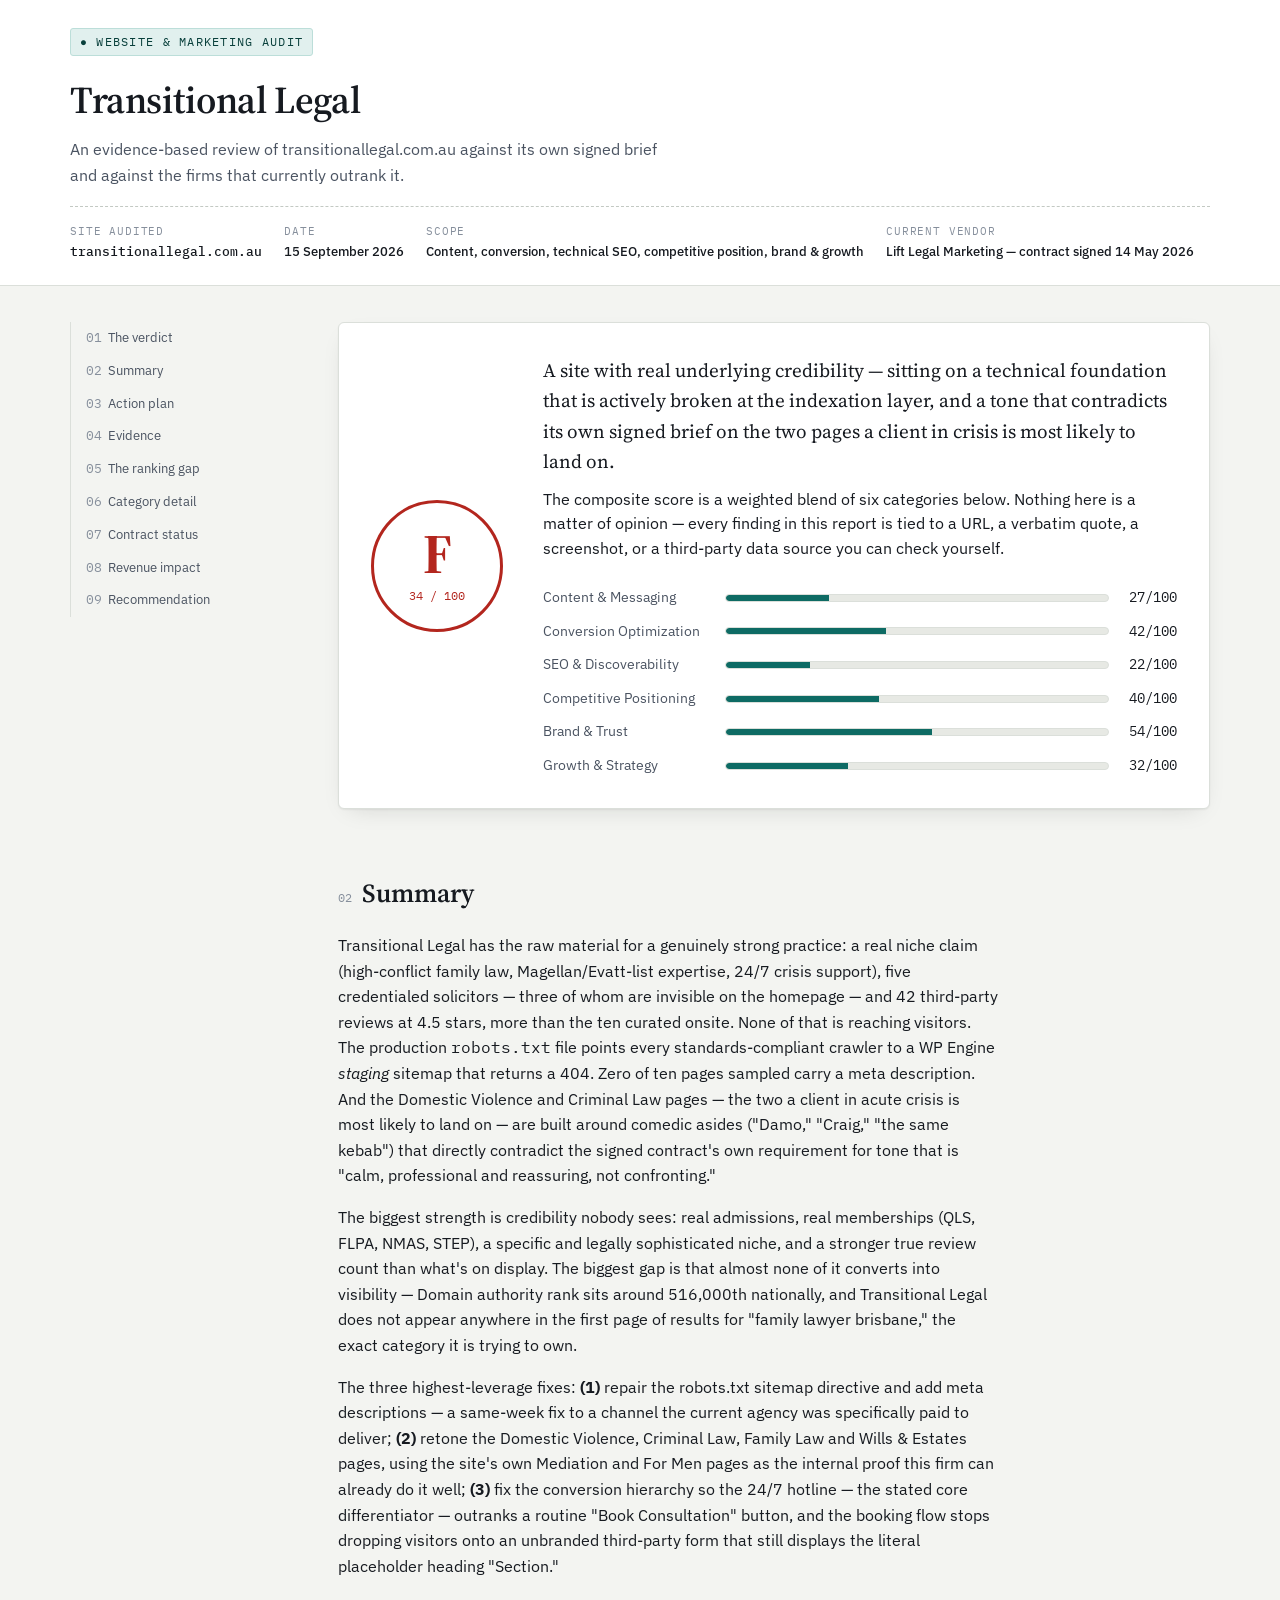
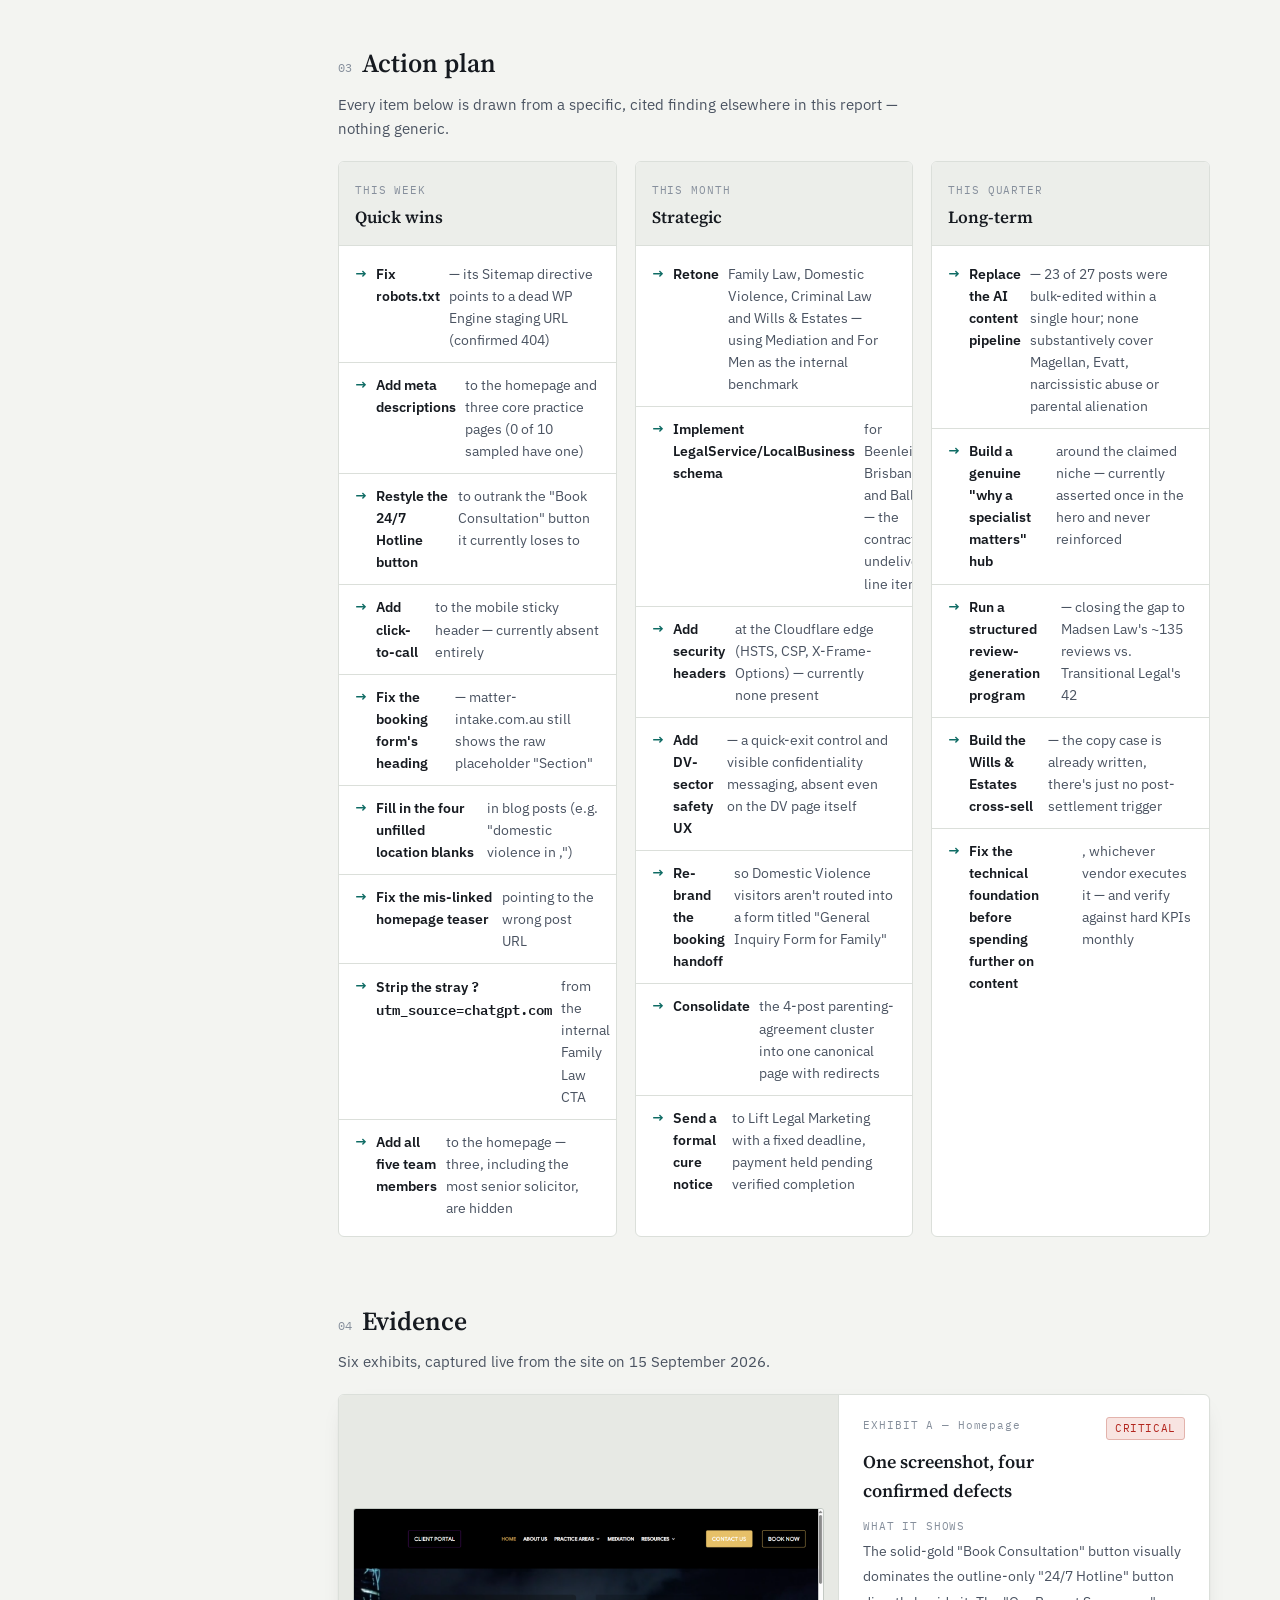
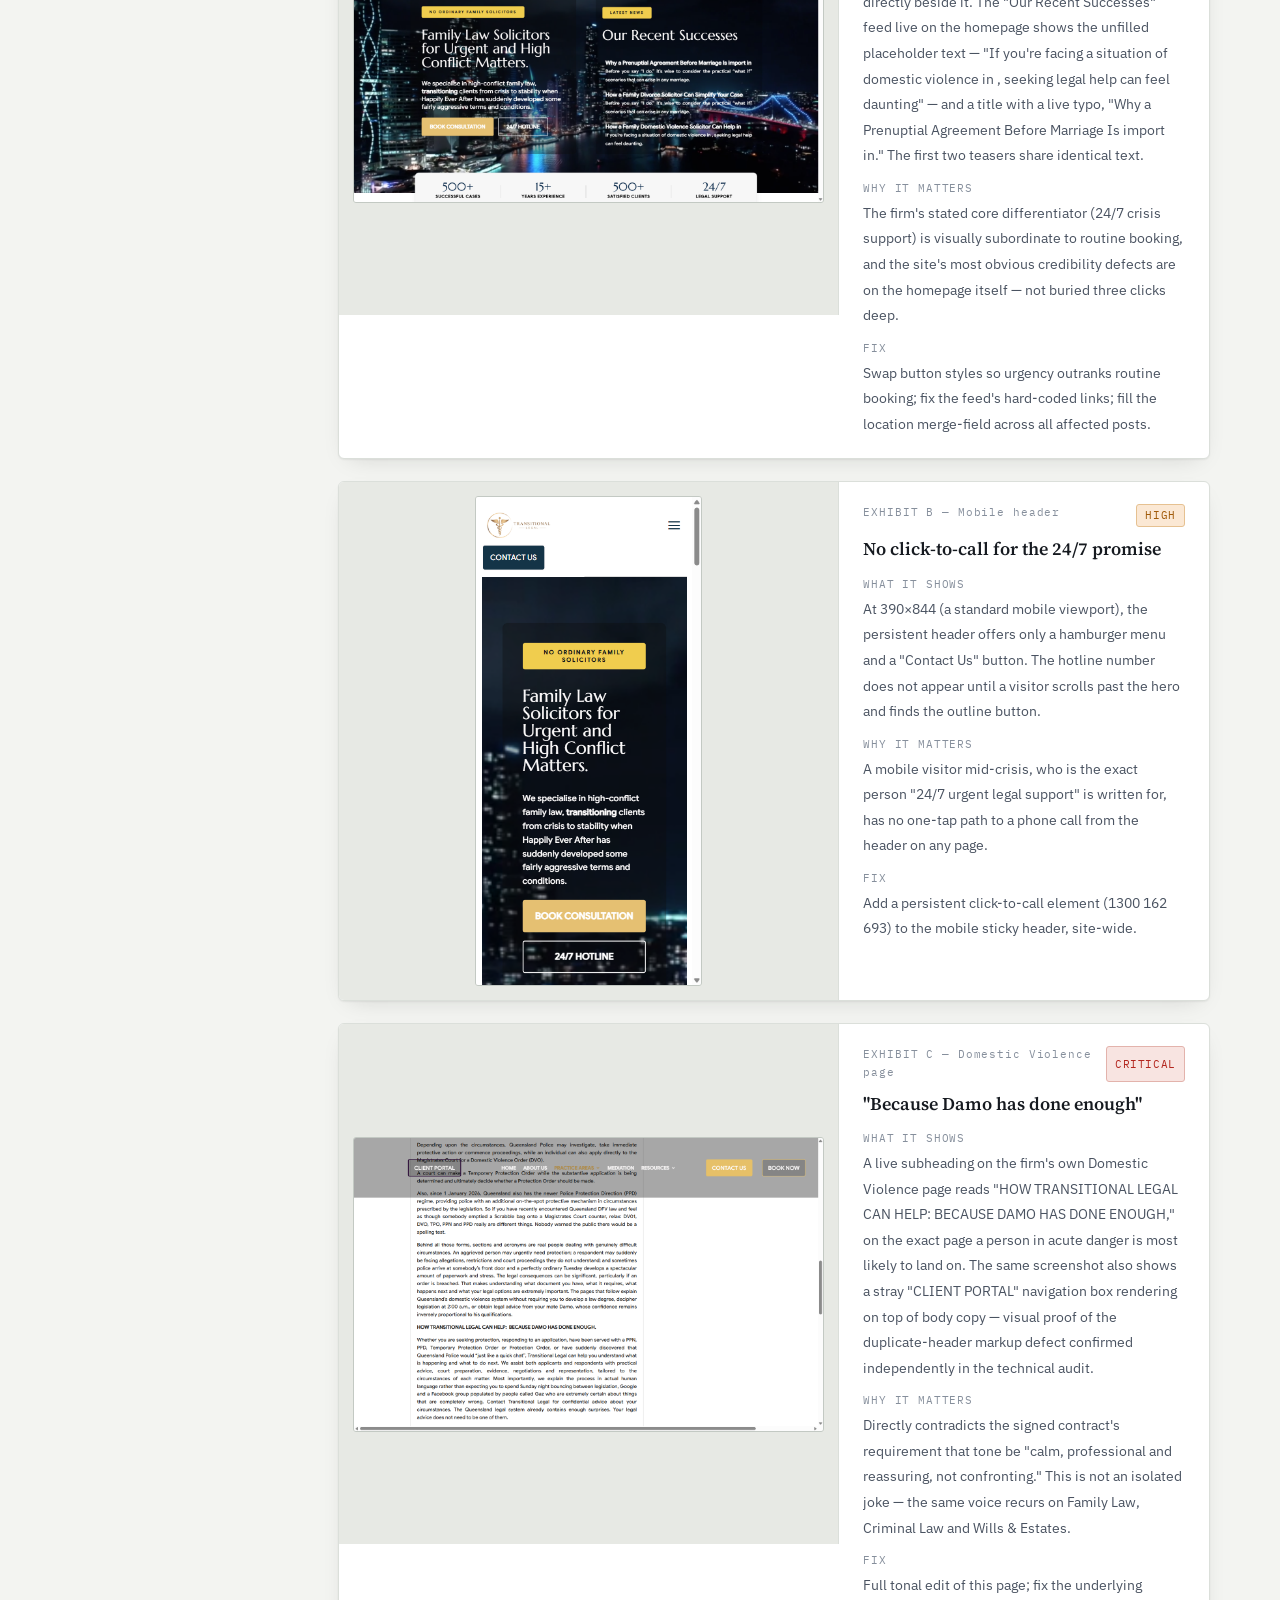
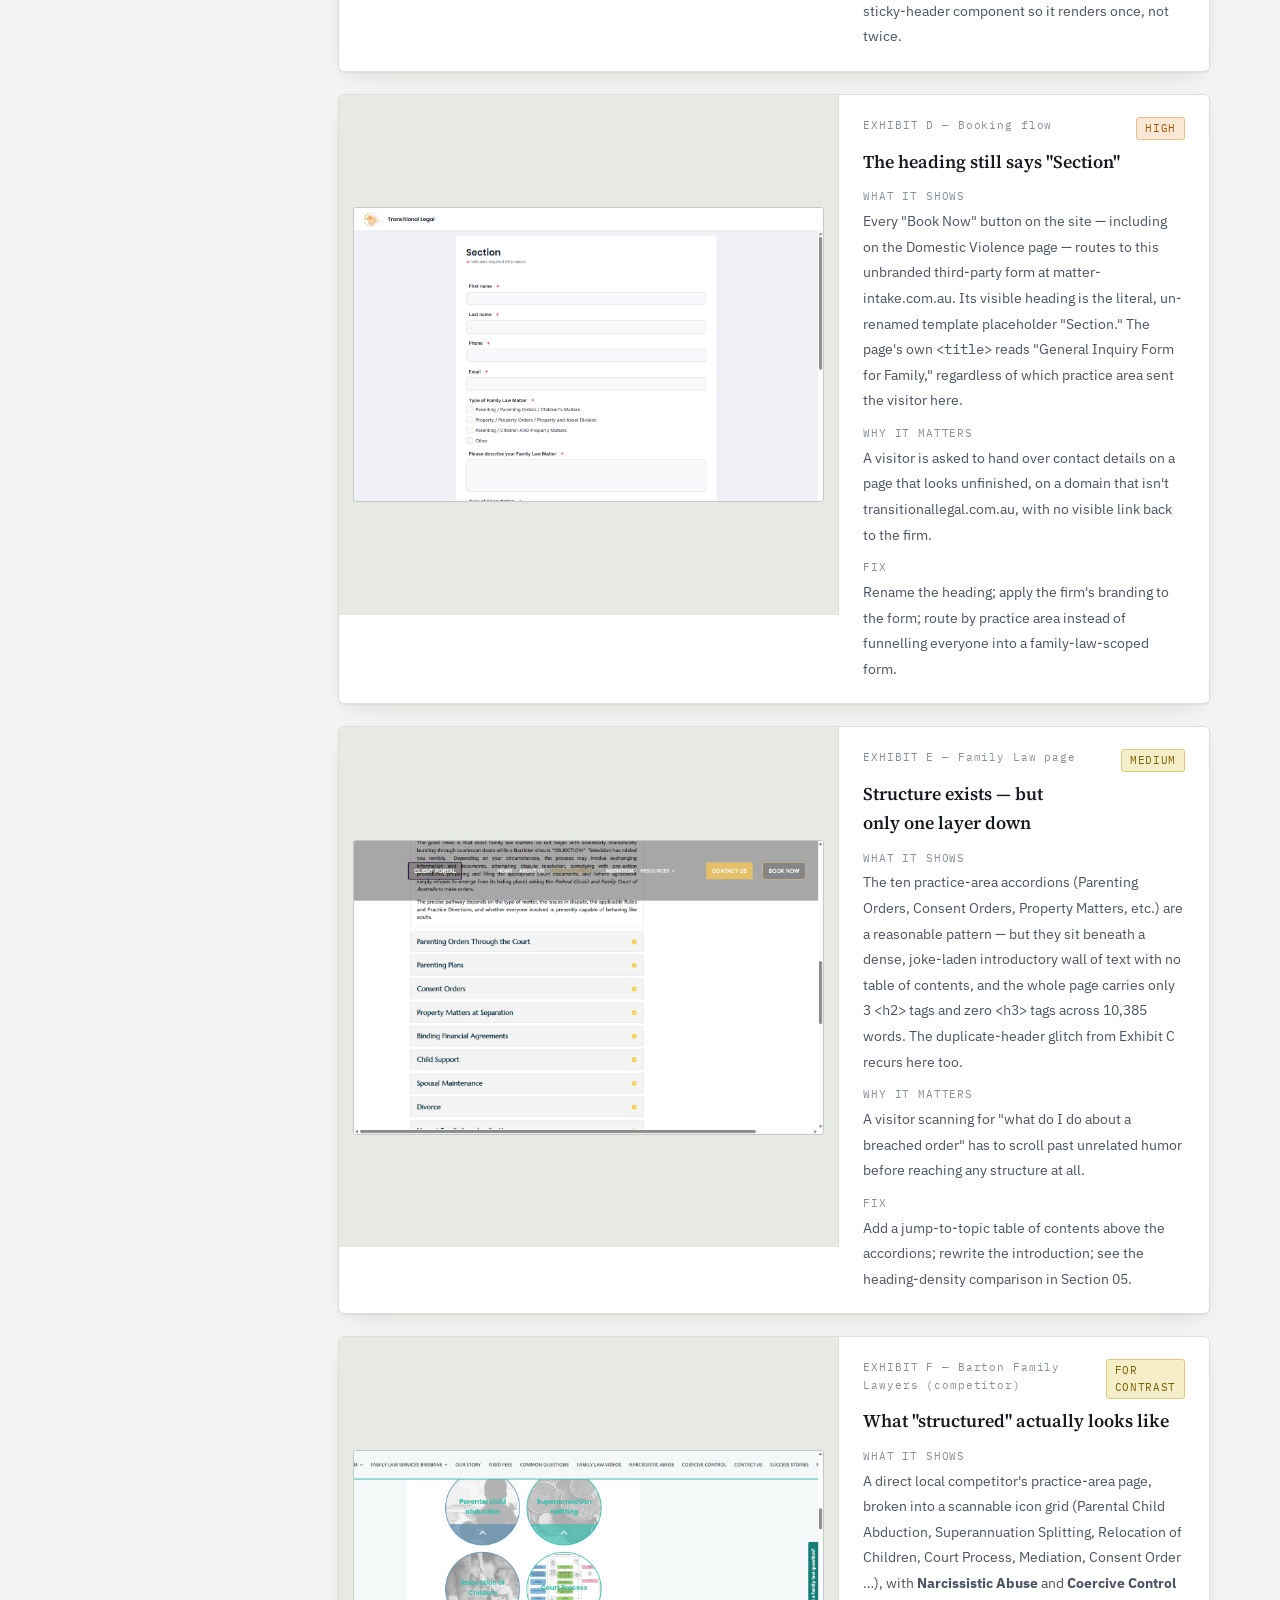
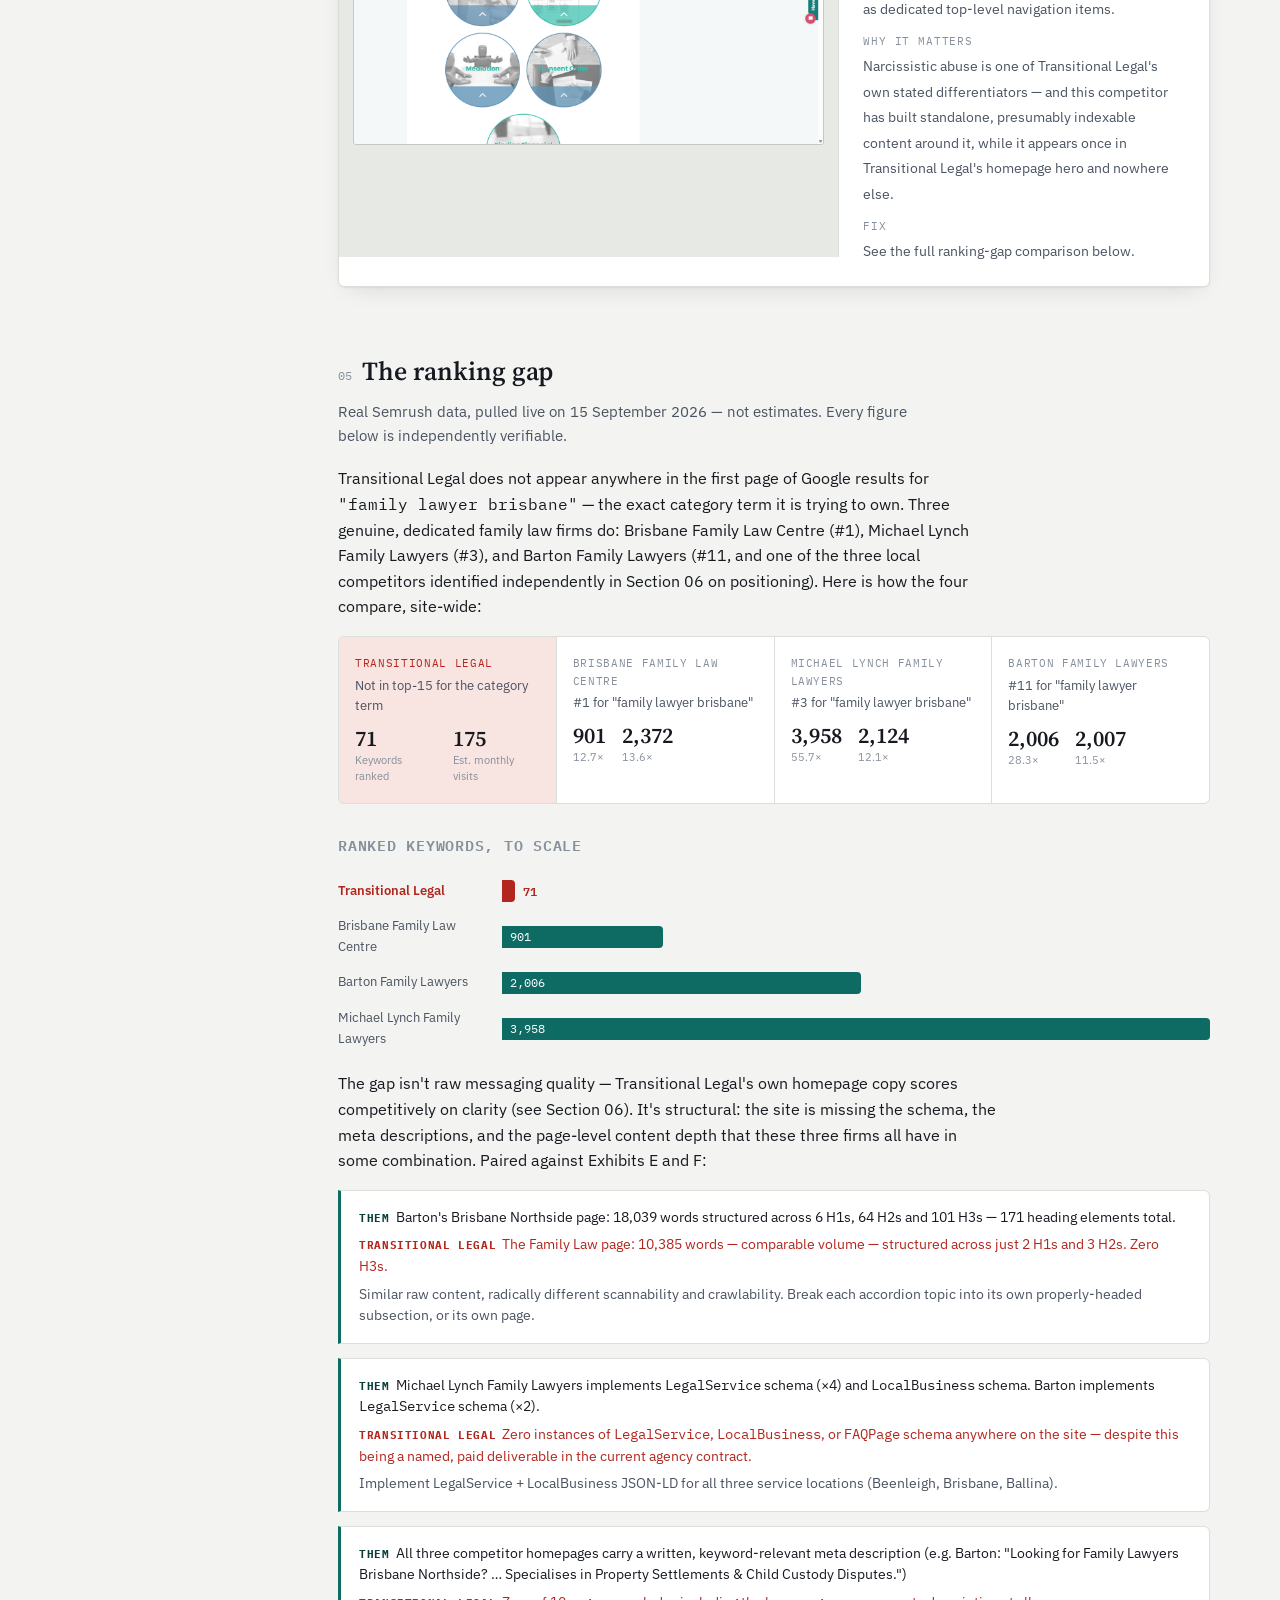
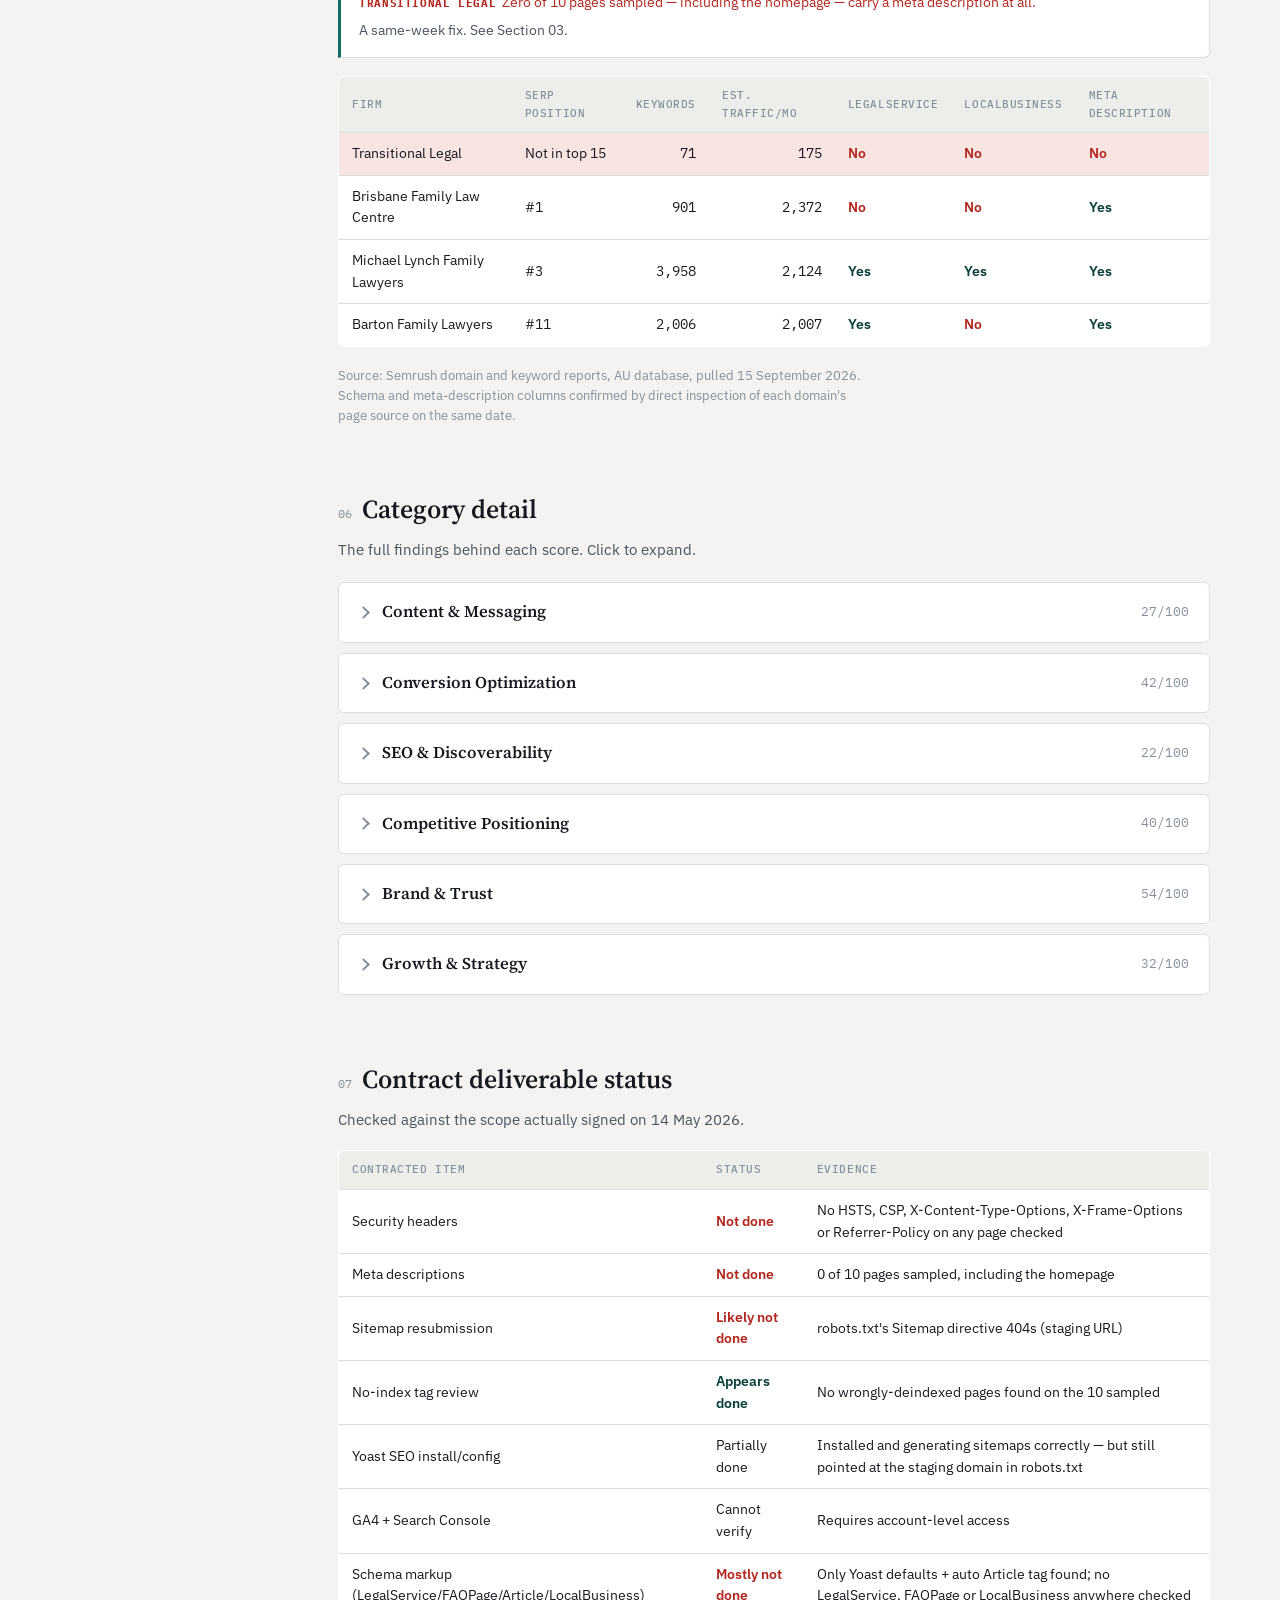
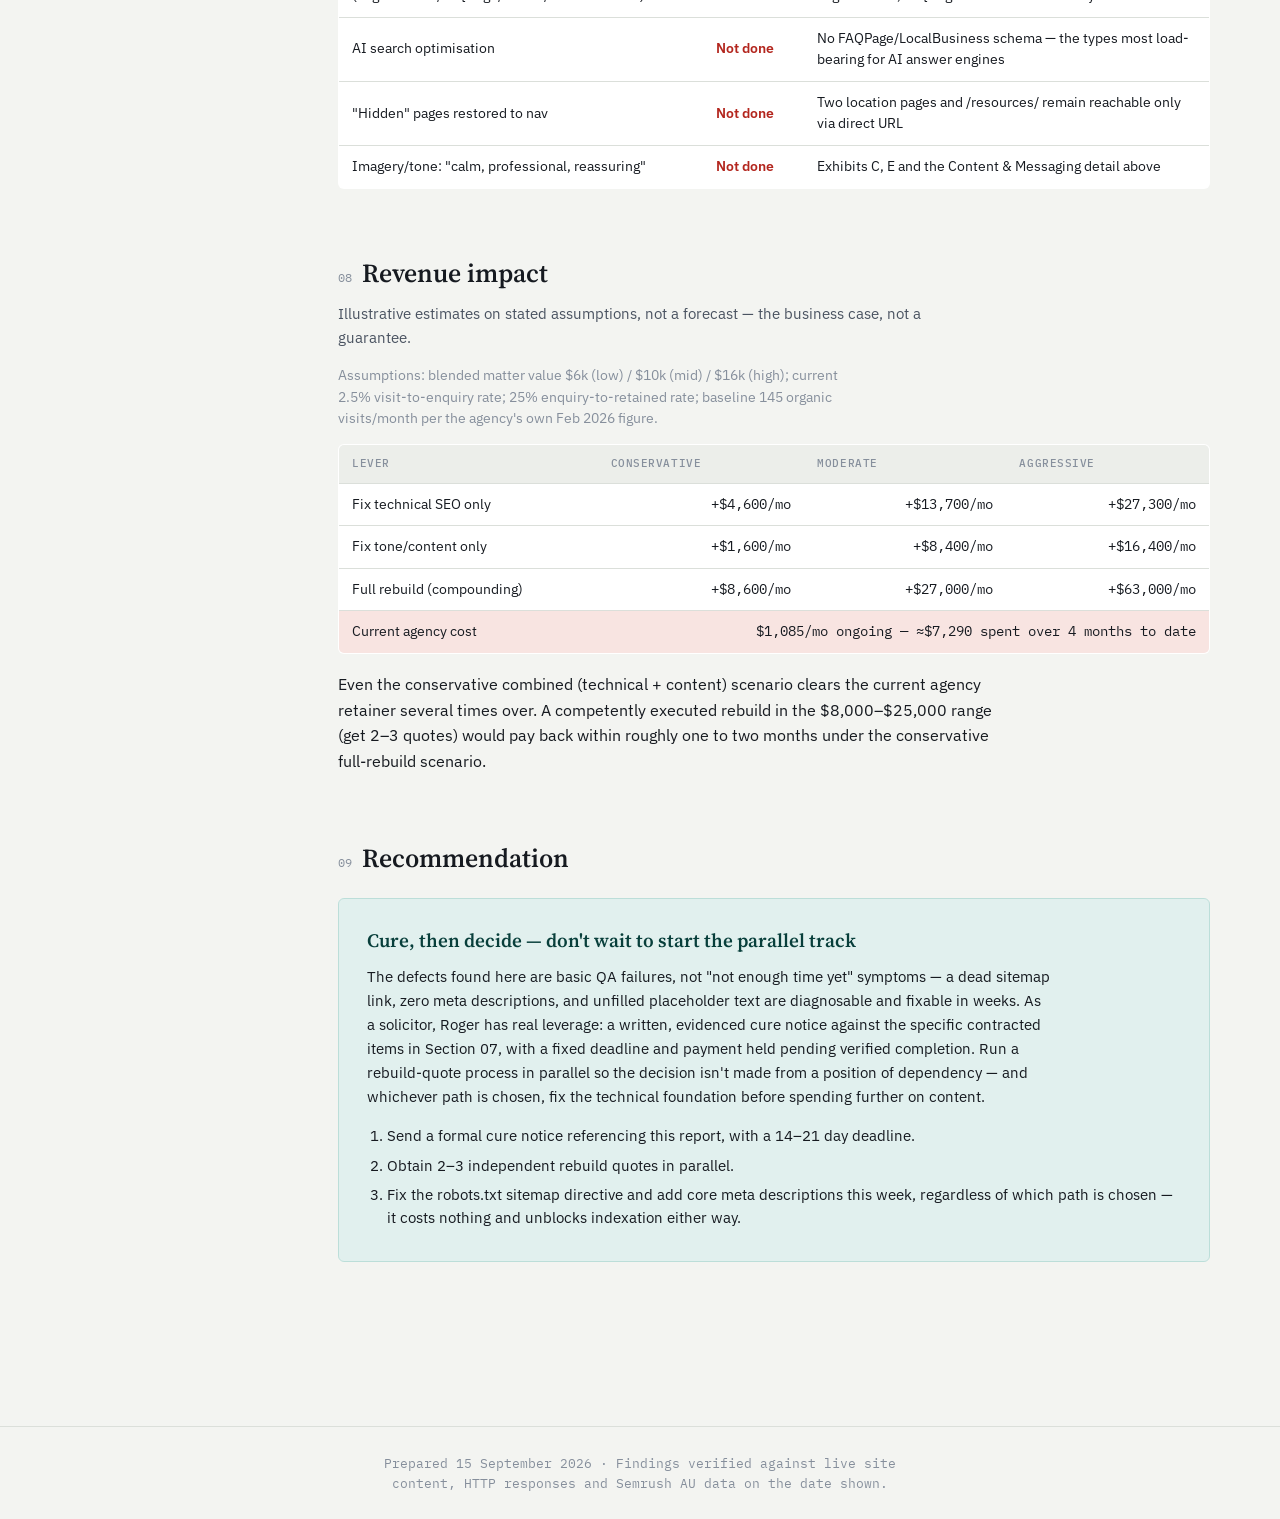
==== index.html @ ea72fd07 "Move report to project root for Vercel deployment Vercel serves the root path by default; with index" ====
<!doctype html>
<html lang="en">
<head>
<meta charset="UTF-8">
<meta name="viewport" content="width=device-width, initial-scale=1.0">
<title>Transitional Legal — Website Audit</title>
<link rel="preconnect" href="https://fonts.googleapis.com">
<link rel="preconnect" href="https://fonts.gstatic.com" crossorigin>
<link href="https://fonts.googleapis.com/css2?family=Source+Serif+4:opsz,wght@8..60,400;8..60,500;8..60,600;8..60,700&family=IBM+Plex+Sans:wght@400;500;600;700&family=IBM+Plex+Mono:wght@400;500;600&display=swap" rel="stylesheet">
<style>
  :root{
    --bg:#f3f4f1; --surface:#ffffff; --surface-alt:#eceeea; --surface-sunken:#e7e9e4;
    --ink:#161a20; --ink-2:#4a5361; --ink-3:#868f9c;
    --border:#dbdfda; --border-strong:#c3c9c3;
    --accent:#0e6b64; --accent-ink:#083f3b; --accent-soft:#e1f0ee; --accent-line:#bcded9;
    --critical:#b3261e; --critical-soft:#f8e4e1; --critical-line:#e3b3ac;
    --high:#a15a09; --high-soft:#fbe8d4; --high-line:#e6c191;
    --medium:#7a6300; --medium-soft:#f5eec9; --medium-line:#ddca7c;
    --grade-ring:#b3261e;
    --shadow: 0 1px 2px rgba(20,24,20,.06), 0 8px 24px -12px rgba(20,24,20,.18);
    --serif: "Source Serif 4", Georgia, "Times New Roman", serif;
    --sans: "IBM Plex Sans", -apple-system, "Segoe UI", Roboto, sans-serif;
    --mono: "IBM Plex Mono", "SFMono-Regular", Consolas, monospace;
  }
  @media (prefers-color-scheme: dark){
    :root{
      --bg:#14171b; --surface:#1b1f24; --surface-alt:#20252b; --surface-sunken:#181c20;
      --ink:#eef0ee; --ink-2:#b6bec9; --ink-3:#828b96;
      --border:#2c3138; --border-strong:#3a4048;
      --accent:#4fb8ac; --accent-ink:#bfeee7; --accent-soft:#173330; --accent-line:#2a5a53;
      --critical:#e8877e; --critical-soft:#3a2220; --critical-line:#6b3833;
      --high:#e2ab6b; --high-soft:#372b18; --high-line:#6b5228;
      --medium:#dcc465; --medium-soft:#332e14; --medium-line:#6b5c26;
      --grade-ring:#e8877e;
      --shadow: 0 1px 2px rgba(0,0,0,.3), 0 8px 24px -12px rgba(0,0,0,.5);
    }
  }
  *{box-sizing:border-box;}
  html{scroll-behavior:smooth;}
  body{
    margin:0; background:var(--bg); color:var(--ink); font-family:var(--sans);
    font-size:16px; line-height:1.6; -webkit-font-smoothing:antialiased;
  }
  img{max-width:100%; display:block;}
  a{color:var(--accent-ink);}
  h1,h2,h3,h4{font-family:var(--serif); font-weight:600; text-wrap:balance; margin:0;}
  p{margin:0 0 1em; max-width:66ch;}
  table{border-collapse:collapse; width:100%;}
  .mono{font-family:var(--mono);}
  .tabular{font-variant-numeric:tabular-nums;}

  /* ---------- shell ---------- */
  .shell{max-width:1180px; margin:0 auto; padding:0 20px;}
  .layout{display:grid; grid-template-columns:220px minmax(0,1fr); gap:48px; align-items:start;}
  @media (max-width:980px){ .layout{grid-template-columns:1fr;} }

  /* ---------- masthead ---------- */
  .masthead{
    border-bottom:1px solid var(--border); background:var(--surface);
  }
  .masthead-inner{max-width:1180px; margin:0 auto; padding:28px 20px 22px;}
  .eyebrow{
    font-family:var(--mono); font-size:11.5px; letter-spacing:.11em; text-transform:uppercase;
    color:var(--accent-ink); background:var(--accent-soft); border:1px solid var(--accent-line);
    display:inline-flex; align-items:center; gap:6px; padding:4px 9px; border-radius:3px;
  }
  .masthead h1{font-size:clamp(28px,4vw,38px); margin-top:14px; letter-spacing:-.01em;}
  .masthead .sub{color:var(--ink-2); font-size:16px; margin-top:6px; max-width:60ch;}
  .meta-row{
    display:flex; flex-wrap:wrap; gap:22px; margin-top:18px; padding-top:16px;
    border-top:1px dashed var(--border-strong);
  }
  .meta-item{font-size:13px;}
  .meta-item .k{display:block; color:var(--ink-3); font-family:var(--mono); font-size:10.5px; letter-spacing:.08em; text-transform:uppercase; margin-bottom:2px;}
  .meta-item .v{color:var(--ink); font-weight:500;}

  /* ---------- sticky nav ---------- */
  nav.toc{position:sticky; top:20px; padding-top:36px;}
  nav.toc ol{list-style:none; margin:0; padding:0; border-left:1px solid var(--border);}
  nav.toc a{
    display:block; padding:6px 0 6px 14px; font-size:13px; color:var(--ink-2); text-decoration:none;
    border-left:2px solid transparent; margin-left:-1px;
  }
  nav.toc a:hover{color:var(--accent-ink); border-left-color:var(--accent-line);}
  .toc-num{font-family:var(--mono); color:var(--ink-3); margin-right:6px;}
  @media (max-width:980px){
    nav.toc{position:static; padding-top:0;}
    nav.toc ol{border-left:none; display:flex; flex-wrap:wrap; gap:4px 2px;}
    nav.toc li{flex:none;}
    nav.toc a{border:1px solid var(--border); border-radius:999px; padding:6px 12px; margin-left:0;}
  }

  main{padding-top:36px; padding-bottom:100px; min-width:0;}
  section{scroll-margin-top:20px; margin-bottom:64px;}
  .section-head{display:flex; align-items:baseline; gap:10px; margin-bottom:6px;}
  .section-tag{font-family:var(--mono); font-size:12px; color:var(--ink-3);}
  section h2{font-size:26px;}
  section > .dek{color:var(--ink-2); margin-top:8px; font-size:15px;}

  /* ---------- verdict ---------- */
  .verdict{
    display:grid; grid-template-columns:auto 1fr; gap:40px; align-items:center;
    background:var(--surface); border:1px solid var(--border); border-radius:6px;
    padding:32px; box-shadow:var(--shadow);
  }
  @media (max-width:700px){ .verdict{grid-template-columns:1fr; text-align:center;} }
  .grade-stamp{
    width:132px; height:132px; border-radius:50%; border:3px solid var(--grade-ring);
    display:flex; flex-direction:column; align-items:center; justify-content:center;
    color:var(--grade-ring); flex-shrink:0; justify-self:center;
  }
  .grade-stamp .letter{font-family:var(--serif); font-size:56px; font-weight:700; line-height:1;}
  .grade-stamp .score{font-family:var(--mono); font-size:12px; margin-top:4px;}
  .verdict-copy p{max-width:70ch; font-size:15.5px;}
  .verdict-copy .lede{font-family:var(--serif); font-size:19px; color:var(--ink); margin-bottom:10px;}

  .meters{display:flex; flex-direction:column; gap:12px; margin-top:26px;}
  .meter-row{display:grid; grid-template-columns:170px 1fr 56px; gap:12px; align-items:center; font-size:13.5px;}
  @media (max-width:560px){ .meter-row{grid-template-columns:1fr; gap:4px;} .meter-row .val{text-align:left;} }
  .meter-row .label{color:var(--ink-2);}
  .meter-track{height:8px; background:var(--surface-sunken); border-radius:5px; overflow:hidden; border:1px solid var(--border);}
  .meter-fill{height:100%; background:var(--accent); border-radius:5px 0 0 5px;}
  .meter-row .val{font-family:var(--mono); text-align:right; color:var(--ink);}

  /* ---------- action plan ---------- */
  .plan-grid{display:grid; grid-template-columns:repeat(3,1fr); gap:18px;}
  @media (max-width:860px){ .plan-grid{grid-template-columns:1fr;} }
  .plan-col{background:var(--surface); border:1px solid var(--border); border-radius:6px; overflow:hidden;}
  .plan-col-head{padding:14px 16px; border-bottom:1px solid var(--border); background:var(--surface-alt);}
  .plan-col-head .when{font-family:var(--mono); font-size:11px; text-transform:uppercase; letter-spacing:.08em; color:var(--ink-3);}
  .plan-col-head h3{font-size:17px; margin-top:2px;}
  .plan-list{list-style:none; margin:0; padding:6px 0;}
  .plan-list li{padding:11px 16px; border-bottom:1px solid var(--border); font-size:13.8px; color:var(--ink-2); display:flex; gap:9px;}
  .plan-list li:last-child{border-bottom:none;}
  .plan-list li::before{content:"→"; color:var(--accent); flex-shrink:0; font-weight:600;}
  .plan-list li b{color:var(--ink); font-weight:600;}

  /* ---------- exhibits ---------- */
  .exhibit{
    display:grid; grid-template-columns:minmax(0,1.15fr) minmax(0,.85fr); gap:0;
    background:var(--surface); border:1px solid var(--border); border-radius:6px; overflow:hidden; margin-bottom:22px;
    box-shadow:var(--shadow);
  }
  @media (max-width:800px){ .exhibit{grid-template-columns:1fr;} }
  .exhibit-figure{background:var(--surface-sunken); border-right:1px solid var(--border); display:flex; align-items:center; justify-content:center; padding:14px; overflow:auto; max-height:520px; align-self:stretch;}
  @media (max-width:800px){ .exhibit-figure{border-right:none; border-bottom:1px solid var(--border); max-height:420px;} }
  .exhibit-figure img{border-radius:3px; border:1px solid var(--border-strong); max-height:490px; width:auto; height:auto;}
  .exhibit-body{padding:22px 24px;}
  .exhibit-tag{
    font-family:var(--mono); font-size:11px; letter-spacing:.08em; color:var(--ink-3);
    display:flex; justify-content:space-between; margin-bottom:8px;
  }
  .exhibit-body h3{font-size:18px; margin-bottom:10px;}
  .exhibit-body .field{margin-top:12px;}
  .exhibit-body .field .k{font-family:var(--mono); font-size:10.5px; text-transform:uppercase; letter-spacing:.08em; color:var(--ink-3); display:block; margin-bottom:3px;}
  .exhibit-body .field .v{font-size:13.8px; color:var(--ink-2);}
  .sev{
    display:inline-flex; align-items:center; font-family:var(--mono); font-size:10.5px; letter-spacing:.06em;
    text-transform:uppercase; padding:2px 8px; border-radius:3px; border:1px solid;
  }
  .sev.critical{color:var(--critical); background:var(--critical-soft); border-color:var(--critical-line);}
  .sev.high{color:var(--high); background:var(--high-soft); border-color:var(--high-line);}
  .sev.medium{color:var(--medium); background:var(--medium-soft); border-color:var(--medium-line);}

  /* ---------- ranking gap ---------- */
  .stat-strip{display:grid; grid-template-columns:repeat(4,1fr); gap:1px; background:var(--border); border:1px solid var(--border); border-radius:6px; overflow:hidden; margin-bottom:24px;}
  @media (max-width:760px){ .stat-strip{grid-template-columns:repeat(2,1fr);} }
  .stat-cell{background:var(--surface); padding:18px 16px;}
  .stat-cell.is-target{background:var(--critical-soft);}
  .stat-cell .who{font-family:var(--mono); font-size:11px; color:var(--ink-3); text-transform:uppercase; letter-spacing:.06em;}
  .stat-cell.is-target .who{color:var(--critical);}
  .stat-cell .rank{font-size:12.5px; color:var(--ink-2); margin-top:2px;}
  .stat-cell .figs{display:flex; gap:16px; margin-top:12px;}
  .stat-cell .fig .n{font-family:var(--serif); font-size:22px; font-weight:600; line-height:1;}
  .stat-cell .fig .lbl{font-size:10.5px; color:var(--ink-3); margin-top:3px;}

  .bars{display:flex; flex-direction:column; gap:14px; margin:22px 0;}
  .bar-row{display:grid; grid-template-columns:150px 1fr; gap:14px; align-items:center;}
  @media (max-width:600px){ .bar-row{grid-template-columns:1fr; gap:3px;} }
  .bar-row .name{font-size:13px; color:var(--ink-2);}
  .bar-row.is-target .name{color:var(--critical); font-weight:600;}
  .bar-outer{position:relative; height:22px;}
  .bar-fill{height:100%; border-radius:0 4px 4px 0; background:var(--accent); display:flex; align-items:center;}
  .bar-row.is-target .bar-fill{background:var(--critical);}
  .bar-fill .n{font-family:var(--mono); font-size:12px; color:var(--surface); padding:0 8px; white-space:nowrap;}
  .bar-fill.tiny{background:none;}
  .bar-fill.tiny .n{color:var(--critical); padding-left:2px;}

  table.data{font-size:13.5px; background:var(--surface); border:1px solid var(--border); border-radius:6px; overflow:hidden;}
  table.data th, table.data td{padding:10px 13px; text-align:left; border-bottom:1px solid var(--border);}
  table.data thead th{background:var(--surface-alt); font-family:var(--mono); font-size:11px; text-transform:uppercase; letter-spacing:.05em; color:var(--ink-3); font-weight:500;}
  table.data tbody tr:last-child td{border-bottom:none;}
  table.data tr.is-target{background:var(--critical-soft);}
  table.data td.num{font-family:var(--mono); text-align:right;}
  .yes{color:var(--accent-ink); font-weight:600;}
  .no{color:var(--critical); font-weight:600;}
  .tablewrap{overflow-x:auto; margin:18px 0;}

  .pairing{border:1px solid var(--border); border-left:3px solid var(--accent); background:var(--surface); border-radius:0 6px 6px 0; padding:16px 18px; margin:14px 0;}
  .pairing .them{font-size:13.5px; color:var(--ink); margin-bottom:6px;}
  .pairing .us{font-size:13.5px; color:var(--critical); margin-bottom:6px;}
  .pairing .fix{font-size:13.5px; color:var(--ink-2);}
  .pairing b.tag{font-family:var(--mono); font-size:10.5px; letter-spacing:.06em; text-transform:uppercase; margin-right:6px;}

  /* ---------- category deep-dive ---------- */
  details.cat{background:var(--surface); border:1px solid var(--border); border-radius:6px; margin-bottom:10px; overflow:hidden;}
  details.cat[open]{box-shadow:var(--shadow);}
  details.cat summary{
    list-style:none; cursor:pointer; padding:16px 20px; display:flex; align-items:center; gap:16px;
    justify-content:space-between;
  }
  details.cat summary::-webkit-details-marker{display:none;}
  .cat-summary-left{display:flex; align-items:center; gap:14px;}
  .cat-summary-left h3{font-size:16.5px;}
  .cat-score{font-family:var(--mono); font-size:13px; color:var(--ink-3); flex-shrink:0;}
  .chev{width:9px; height:9px; border-right:2px solid var(--ink-3); border-bottom:2px solid var(--ink-3); transform:rotate(-45deg); transition:transform .15s; flex-shrink:0;}
  details.cat[open] .chev{transform:rotate(45deg);}
  .cat-body{padding:2px 20px 22px; border-top:1px solid var(--border);}
  .cat-body p{font-size:14.5px; color:var(--ink-2); max-width:74ch; margin-top:14px;}
  .cat-body .quote{font-family:var(--mono); font-size:12.8px; background:var(--surface-alt); border:1px solid var(--border); border-radius:4px; padding:9px 12px; margin:8px 0; color:var(--ink-2); display:block;}

  /* ---------- callout / recommendation ---------- */
  .callout{
    background:var(--accent-soft); border:1px solid var(--accent-line); border-radius:6px;
    padding:26px 28px; position:relative;
  }
  .callout h3{font-size:19px; color:var(--accent-ink); margin-bottom:10px;}
  .callout p{color:var(--ink); font-size:15px; max-width:76ch;}
  .callout ol{margin:12px 0 0; padding-left:20px; color:var(--ink);}
  .callout li{margin-bottom:6px; font-size:14.5px;}

  footer{border-top:1px solid var(--border); padding:26px 20px; text-align:center;}
  footer p{margin:0 auto; color:var(--ink-3); font-size:12.5px; font-family:var(--mono);}
</style>
</head>
<body>

<div class="masthead">
  <div class="masthead-inner">
    <span class="eyebrow">● Website &amp; Marketing Audit</span>
    <h1>Transitional Legal</h1>
    <p class="sub">An evidence-based review of transitionallegal.com.au against its own signed brief and against the firms that currently outrank it.</p>
    <div class="meta-row">
      <div class="meta-item"><span class="k">Site audited</span><span class="v mono">transitionallegal.com.au</span></div>
      <div class="meta-item"><span class="k">Date</span><span class="v">15 September 2026</span></div>
      <div class="meta-item"><span class="k">Scope</span><span class="v">Content, conversion, technical SEO, competitive position, brand &amp; growth</span></div>
      <div class="meta-item"><span class="k">Current vendor</span><span class="v">Lift Legal Marketing — contract signed 14 May 2026</span></div>
    </div>
  </div>
</div>

<div class="shell layout">
  <nav class="toc">
    <ol>
      <li><a href="#verdict"><span class="toc-num">01</span>The verdict</a></li>
      <li><a href="#summary"><span class="toc-num">02</span>Summary</a></li>
      <li><a href="#plan"><span class="toc-num">03</span>Action plan</a></li>
      <li><a href="#evidence"><span class="toc-num">04</span>Evidence</a></li>
      <li><a href="#ranking-gap"><span class="toc-num">05</span>The ranking gap</a></li>
      <li><a href="#categories"><span class="toc-num">06</span>Category detail</a></li>
      <li><a href="#contract"><span class="toc-num">07</span>Contract status</a></li>
      <li><a href="#revenue"><span class="toc-num">08</span>Revenue impact</a></li>
      <li><a href="#next"><span class="toc-num">09</span>Recommendation</a></li>
    </ol>
  </nav>

  <main>

    <section id="verdict">
      <div class="verdict">
        <div class="grade-stamp">
          <div class="letter">F</div>
          <div class="score">34 / 100</div>
        </div>
        <div class="verdict-copy">
          <p class="lede">A site with real underlying credibility — sitting on a technical foundation that is actively broken at the indexation layer, and a tone that contradicts its own signed brief on the two pages a client in crisis is most likely to land on.</p>
          <p>The composite score is a weighted blend of six categories below. Nothing here is a matter of opinion — every finding in this report is tied to a URL, a verbatim quote, a screenshot, or a third-party data source you can check yourself.</p>
          <div class="meters">
            <div class="meter-row"><span class="label">Content &amp; Messaging</span><div class="meter-track"><div class="meter-fill" style="width:27%"></div></div><span class="val">27/100</span></div>
            <div class="meter-row"><span class="label">Conversion Optimization</span><div class="meter-track"><div class="meter-fill" style="width:42%"></div></div><span class="val">42/100</span></div>
            <div class="meter-row"><span class="label">SEO &amp; Discoverability</span><div class="meter-track"><div class="meter-fill" style="width:22%"></div></div><span class="val">22/100</span></div>
            <div class="meter-row"><span class="label">Competitive Positioning</span><div class="meter-track"><div class="meter-fill" style="width:40%"></div></div><span class="val">40/100</span></div>
            <div class="meter-row"><span class="label">Brand &amp; Trust</span><div class="meter-track"><div class="meter-fill" style="width:54%"></div></div><span class="val">54/100</span></div>
            <div class="meter-row"><span class="label">Growth &amp; Strategy</span><div class="meter-track"><div class="meter-fill" style="width:32%"></div></div><span class="val">32/100</span></div>
          </div>
        </div>
      </div>
    </section>

    <section id="summary">
      <div class="section-head"><span class="section-tag">02</span><h2>Summary</h2></div>
      <p style="margin-top:18px;">Transitional Legal has the raw material for a genuinely strong practice: a real niche claim (high-conflict family law, Magellan/Evatt-list expertise, 24/7 crisis support), five credentialed solicitors — three of whom are invisible on the homepage — and 42 third-party reviews at 4.5 stars, more than the ten curated onsite. None of that is reaching visitors. The production <code class="mono">robots.txt</code> file points every standards-compliant crawler to a WP Engine <em>staging</em> sitemap that returns a 404. Zero of ten pages sampled carry a meta description. And the Domestic Violence and Criminal Law pages — the two a client in acute crisis is most likely to land on — are built around comedic asides ("Damo," "Craig," "the same kebab") that directly contradict the signed contract's own requirement for tone that is "calm, professional and reassuring, not confronting."</p>
      <p>The biggest strength is credibility nobody sees: real admissions, real memberships (QLS, FLPA, NMAS, STEP), a specific and legally sophisticated niche, and a stronger true review count than what's on display. The biggest gap is that almost none of it converts into visibility — Domain authority rank sits around 516,000th nationally, and Transitional Legal does not appear anywhere in the first page of results for "family lawyer brisbane," the exact category it is trying to own.</p>
      <p>The three highest-leverage fixes: <b>(1)</b> repair the robots.txt sitemap directive and add meta descriptions — a same-week fix to a channel the current agency was specifically paid to deliver; <b>(2)</b> retone the Domestic Violence, Criminal Law, Family Law and Wills &amp; Estates pages, using the site's own Mediation and For Men pages as the internal proof this firm can already do it well; <b>(3)</b> fix the conversion hierarchy so the 24/7 hotline — the stated core differentiator — outranks a routine "Book Consultation" button, and the booking flow stops dropping visitors onto an unbranded third-party form that still displays the literal placeholder heading "Section."</p>
    </section>

    <section id="plan">
      <div class="section-head"><span class="section-tag">03</span><h2>Action plan</h2></div>
      <p class="dek">Every item below is drawn from a specific, cited finding elsewhere in this report — nothing generic.</p>
      <div class="plan-grid" style="margin-top:20px;">
        <div class="plan-col">
          <div class="plan-col-head"><span class="when">This week</span><h3>Quick wins</h3></div>
          <ul class="plan-list">
            <li><b>Fix robots.txt</b> — its Sitemap directive points to a dead WP Engine staging URL (confirmed 404)</li>
            <li><b>Add meta descriptions</b> to the homepage and three core practice pages (0 of 10 sampled have one)</li>
            <li><b>Restyle the 24/7 Hotline button</b> to outrank the "Book Consultation" button it currently loses to</li>
            <li><b>Add click-to-call</b> to the mobile sticky header — currently absent entirely</li>
            <li><b>Fix the booking form's heading</b> — matter-intake.com.au still shows the raw placeholder "Section"</li>
            <li><b>Fill in the four unfilled location blanks</b> in blog posts (e.g. "domestic violence in ,")</li>
            <li><b>Fix the mis-linked homepage teaser</b> pointing to the wrong post URL</li>
            <li><b>Strip the stray <code class="mono">?utm_source=chatgpt.com</code></b> from the internal Family Law CTA</li>
            <li><b>Add all five team members</b> to the homepage — three, including the most senior solicitor, are hidden</li>
          </ul>
        </div>
        <div class="plan-col">
          <div class="plan-col-head"><span class="when">This month</span><h3>Strategic</h3></div>
          <ul class="plan-list">
            <li><b>Retone</b> Family Law, Domestic Violence, Criminal Law and Wills &amp; Estates — using Mediation and For Men as the internal benchmark</li>
            <li><b>Implement LegalService/LocalBusiness schema</b> for Beenleigh, Brisbane and Ballina — the contracted, undelivered line item</li>
            <li><b>Add security headers</b> at the Cloudflare edge (HSTS, CSP, X-Frame-Options) — currently none present</li>
            <li><b>Add DV-sector safety UX</b> — a quick-exit control and visible confidentiality messaging, absent even on the DV page itself</li>
            <li><b>Re-brand the booking handoff</b> so Domestic Violence visitors aren't routed into a form titled "General Inquiry Form for Family"</li>
            <li><b>Consolidate</b> the 4-post parenting-agreement cluster into one canonical page with redirects</li>
            <li><b>Send a formal cure notice</b> to Lift Legal Marketing with a fixed deadline, payment held pending verified completion</li>
          </ul>
        </div>
        <div class="plan-col">
          <div class="plan-col-head"><span class="when">This quarter</span><h3>Long-term</h3></div>
          <ul class="plan-list">
            <li><b>Replace the AI content pipeline</b> — 23 of 27 posts were bulk-edited within a single hour; none substantively cover Magellan, Evatt, narcissistic abuse or parental alienation</li>
            <li><b>Build a genuine "why a specialist matters" hub</b> around the claimed niche — currently asserted once in the hero and never reinforced</li>
            <li><b>Run a structured review-generation program</b> — closing the gap to Madsen Law's ~135 reviews vs. Transitional Legal's 42</li>
            <li><b>Build the Wills &amp; Estates cross-sell</b> — the copy case is already written, there's just no post-settlement trigger</li>
            <li><b>Fix the technical foundation before spending further on content</b>, whichever vendor executes it — and verify against hard KPIs monthly</li>
          </ul>
        </div>
      </div>
    </section>

    <section id="evidence">
      <div class="section-head"><span class="section-tag">04</span><h2>Evidence</h2></div>
      <p class="dek">Six exhibits, captured live from the site on 15 September 2026.</p>

      <div class="exhibit" style="margin-top:20px;">
        <div class="exhibit-figure"><img src="images/01-hero-desktop.png" alt="Transitional Legal homepage hero showing CTA hierarchy and the recent-successes feed"></div>
        <div class="exhibit-body">
          <div class="exhibit-tag"><span>EXHIBIT A — Homepage</span><span class="sev critical">Critical</span></div>
          <h3>One screenshot, four confirmed defects</h3>
          <div class="field"><span class="k">What it shows</span><span class="v">The solid-gold "Book Consultation" button visually dominates the outline-only "24/7 Hotline" button directly beside it. The "Our Recent Successes" feed live on the homepage shows the unfilled placeholder text — "If you're facing a situation of domestic violence in , seeking legal help can feel daunting" — and a title with a live typo, "Why a Prenuptial Agreement Before Marriage Is import in." The first two teasers share identical text.</span></div>
          <div class="field"><span class="k">Why it matters</span><span class="v">The firm's stated core differentiator (24/7 crisis support) is visually subordinate to routine booking, and the site's most obvious credibility defects are on the homepage itself — not buried three clicks deep.</span></div>
          <div class="field"><span class="k">Fix</span><span class="v">Swap button styles so urgency outranks routine booking; fix the feed's hard-coded links; fill the location merge-field across all affected posts.</span></div>
        </div>
      </div>

      <div class="exhibit">
        <div class="exhibit-figure"><img src="images/02-header-mobile.png" alt="Transitional Legal homepage on a 390px mobile viewport, showing no hotline number in the sticky header"></div>
        <div class="exhibit-body">
          <div class="exhibit-tag"><span>EXHIBIT B — Mobile header</span><span class="sev high">High</span></div>
          <h3>No click-to-call for the 24/7 promise</h3>
          <div class="field"><span class="k">What it shows</span><span class="v">At 390×844 (a standard mobile viewport), the persistent header offers only a hamburger menu and a "Contact Us" button. The hotline number does not appear until a visitor scrolls past the hero and finds the outline button.</span></div>
          <div class="field"><span class="k">Why it matters</span><span class="v">A mobile visitor mid-crisis, who is the exact person "24/7 urgent legal support" is written for, has no one-tap path to a phone call from the header on any page.</span></div>
          <div class="field"><span class="k">Fix</span><span class="v">Add a persistent click-to-call element (1300 162 693) to the mobile sticky header, site-wide.</span></div>
        </div>
      </div>

      <div class="exhibit">
        <div class="exhibit-figure"><img src="images/03-dv-tone.png" alt="Transitional Legal Domestic Violence page showing a joke heading about a person named Damo, plus a visual glitch where the Client Portal nav box overlaps body text"></div>
        <div class="exhibit-body">
          <div class="exhibit-tag"><span>EXHIBIT C — Domestic Violence page</span><span class="sev critical">Critical</span></div>
          <h3>"Because Damo has done enough"</h3>
          <div class="field"><span class="k">What it shows</span><span class="v">A live subheading on the firm's own Domestic Violence page reads "HOW TRANSITIONAL LEGAL CAN HELP: BECAUSE DAMO HAS DONE ENOUGH," on the exact page a person in acute danger is most likely to land on. The same screenshot also shows a stray "CLIENT PORTAL" navigation box rendering on top of body copy — visual proof of the duplicate-header markup defect confirmed independently in the technical audit.</span></div>
          <div class="field"><span class="k">Why it matters</span><span class="v">Directly contradicts the signed contract's requirement that tone be "calm, professional and reassuring, not confronting." This is not an isolated joke — the same voice recurs on Family Law, Criminal Law and Wills &amp; Estates.</span></div>
          <div class="field"><span class="k">Fix</span><span class="v">Full tonal edit of this page; fix the underlying sticky-header component so it renders once, not twice.</span></div>
        </div>
      </div>

      <div class="exhibit">
        <div class="exhibit-figure"><img src="images/04-booking-form.png" alt="The matter-intake.com.au booking form showing the literal unedited placeholder heading Section"></div>
        <div class="exhibit-body">
          <div class="exhibit-tag"><span>EXHIBIT D — Booking flow</span><span class="sev high">High</span></div>
          <h3>The heading still says "Section"</h3>
          <div class="field"><span class="k">What it shows</span><span class="v">Every "Book Now" button on the site — including on the Domestic Violence page — routes to this unbranded third-party form at matter-intake.com.au. Its visible heading is the literal, un-renamed template placeholder "Section." The page's own <code class="mono">&lt;title&gt;</code> reads "General Inquiry Form for Family," regardless of which practice area sent the visitor here.</span></div>
          <div class="field"><span class="k">Why it matters</span><span class="v">A visitor is asked to hand over contact details on a page that looks unfinished, on a domain that isn't transitionallegal.com.au, with no visible link back to the firm.</span></div>
          <div class="field"><span class="k">Fix</span><span class="v">Rename the heading; apply the firm's branding to the form; route by practice area instead of funnelling everyone into a family-law-scoped form.</span></div>
        </div>
      </div>

      <div class="exhibit">
        <div class="exhibit-figure"><img src="images/06-family-law-wall.png" alt="Transitional Legal Family Law page showing a dense unbroken paragraph above a list of accordion topics, with the duplicate Client Portal nav glitch visible again"></div>
        <div class="exhibit-body">
          <div class="exhibit-tag"><span>EXHIBIT E — Family Law page</span><span class="sev medium">Medium</span></div>
          <h3>Structure exists — but only one layer down</h3>
          <div class="field"><span class="k">What it shows</span><span class="v">The ten practice-area accordions (Parenting Orders, Consent Orders, Property Matters, etc.) are a reasonable pattern — but they sit beneath a dense, joke-laden introductory wall of text with no table of contents, and the whole page carries only 3 <code class="mono">&lt;h2&gt;</code> tags and zero <code class="mono">&lt;h3&gt;</code> tags across 10,385 words. The duplicate-header glitch from Exhibit C recurs here too.</span></div>
          <div class="field"><span class="k">Why it matters</span><span class="v">A visitor scanning for "what do I do about a breached order" has to scroll past unrelated humor before reaching any structure at all.</span></div>
          <div class="field"><span class="k">Fix</span><span class="v">Add a jump-to-topic table of contents above the accordions; rewrite the introduction; see the heading-density comparison in Section 05.</span></div>
        </div>
      </div>

      <div class="exhibit">
        <div class="exhibit-figure"><img src="images/05-competitor-structure.png" alt="Barton Family Lawyers page showing a card-based grid of specific topics including Narcissistic Abuse and Coercive Control as dedicated navigation items"></div>
        <div class="exhibit-body">
          <div class="exhibit-tag"><span>EXHIBIT F — Barton Family Lawyers (competitor)</span><span class="sev medium">For contrast</span></div>
          <h3>What "structured" actually looks like</h3>
          <div class="field"><span class="k">What it shows</span><span class="v">A direct local competitor's practice-area page, broken into a scannable icon grid (Parental Child Abduction, Superannuation Splitting, Relocation of Children, Court Process, Mediation, Consent Order …), with <b>Narcissistic Abuse</b> and <b>Coercive Control</b> as dedicated top-level navigation items.</span></div>
          <div class="field"><span class="k">Why it matters</span><span class="v">Narcissistic abuse is one of Transitional Legal's own stated differentiators — and this competitor has built standalone, presumably indexable content around it, while it appears once in Transitional Legal's homepage hero and nowhere else.</span></div>
          <div class="field"><span class="k">Fix</span><span class="v">See the full ranking-gap comparison below.</span></div>
        </div>
      </div>
    </section>

    <section id="ranking-gap">
      <div class="section-head"><span class="section-tag">05</span><h2>The ranking gap</h2></div>
      <p class="dek">Real Semrush data, pulled live on 15 September 2026 — not estimates. Every figure below is independently verifiable.</p>

      <p style="margin-top:18px;">Transitional Legal does not appear anywhere in the first page of Google results for <span class="mono">"family lawyer brisbane"</span> — the exact category term it is trying to own. Three genuine, dedicated family law firms do: Brisbane Family Law Centre (#1), Michael Lynch Family Lawyers (#3), and Barton Family Lawyers (#11, and one of the three local competitors identified independently in Section 06 on positioning). Here is how the four compare, site-wide:</p>

      <div class="stat-strip">
        <div class="stat-cell is-target">
          <div class="who">Transitional Legal</div>
          <div class="rank">Not in top-15 for the category term</div>
          <div class="figs">
            <div class="fig"><div class="n tabular">71</div><div class="lbl">Keywords ranked</div></div>
            <div class="fig"><div class="n tabular">175</div><div class="lbl">Est. monthly visits</div></div>
          </div>
        </div>
        <div class="stat-cell">
          <div class="who">Brisbane Family Law Centre</div>
          <div class="rank">#1 for "family lawyer brisbane"</div>
          <div class="figs">
            <div class="fig"><div class="n tabular">901</div><div class="lbl">12.7×</div></div>
            <div class="fig"><div class="n tabular">2,372</div><div class="lbl">13.6×</div></div>
          </div>
        </div>
        <div class="stat-cell">
          <div class="who">Michael Lynch Family Lawyers</div>
          <div class="rank">#3 for "family lawyer brisbane"</div>
          <div class="figs">
            <div class="fig"><div class="n tabular">3,958</div><div class="lbl">55.7×</div></div>
            <div class="fig"><div class="n tabular">2,124</div><div class="lbl">12.1×</div></div>
          </div>
        </div>
        <div class="stat-cell">
          <div class="who">Barton Family Lawyers</div>
          <div class="rank">#11 for "family lawyer brisbane"</div>
          <div class="figs">
            <div class="fig"><div class="n tabular">2,006</div><div class="lbl">28.3×</div></div>
            <div class="fig"><div class="n tabular">2,007</div><div class="lbl">11.5×</div></div>
          </div>
        </div>
      </div>

      <h3 style="font-size:15px; font-family:var(--mono); text-transform:uppercase; letter-spacing:.05em; color:var(--ink-3); margin:30px 0 4px;">Ranked keywords, to scale</h3>
      <div class="bars">
        <div class="bar-row is-target"><span class="name">Transitional Legal</span><div class="bar-outer" style="display:flex; align-items:center; gap:8px;"><div class="bar-fill tiny" style="width:1.8%; flex-shrink:0;"></div><span class="mono" style="font-size:12px; color:var(--critical); font-weight:600;">71</span></div></div>
        <div class="bar-row"><span class="name">Brisbane Family Law Centre</span><div class="bar-outer"><div class="bar-fill" style="width:22.8%"><span class="n">901</span></div></div></div>
        <div class="bar-row"><span class="name">Barton Family Lawyers</span><div class="bar-outer"><div class="bar-fill" style="width:50.7%"><span class="n">2,006</span></div></div></div>
        <div class="bar-row"><span class="name">Michael Lynch Family Lawyers</span><div class="bar-outer"><div class="bar-fill" style="width:100%"><span class="n">3,958</span></div></div></div>
      </div>

      <p>The gap isn't raw messaging quality — Transitional Legal's own homepage copy scores competitively on clarity (see Section 06). It's structural: the site is missing the schema, the meta descriptions, and the page-level content depth that these three firms all have in some combination. Paired against Exhibits E and F:</p>

      <div class="pairing">
        <div class="them"><b class="tag" style="color:var(--accent-ink)">Them</b>Barton's Brisbane Northside page: <span class="tabular">18,039</span> words structured across <span class="tabular">6</span> H1s, <span class="tabular">64</span> H2s and <span class="tabular">101</span> H3s — 171 heading elements total.</div>
        <div class="us"><b class="tag">Transitional Legal</b>The Family Law page: <span class="tabular">10,385</span> words — comparable volume — structured across just <span class="tabular">2</span> H1s and <span class="tabular">3</span> H2s. Zero H3s.</div>
        <div class="fix">Similar raw content, radically different scannability and crawlability. Break each accordion topic into its own properly-headed subsection, or its own page.</div>
      </div>

      <div class="pairing">
        <div class="them"><b class="tag" style="color:var(--accent-ink)">Them</b>Michael Lynch Family Lawyers implements <span class="mono">LegalService</span> schema (×4) and <span class="mono">LocalBusiness</span> schema. Barton implements <span class="mono">LegalService</span> schema (×2).</div>
        <div class="us"><b class="tag">Transitional Legal</b>Zero instances of <span class="mono">LegalService</span>, <span class="mono">LocalBusiness</span>, or <span class="mono">FAQPage</span> schema anywhere on the site — despite this being a named, paid deliverable in the current agency contract.</div>
        <div class="fix">Implement LegalService + LocalBusiness JSON-LD for all three service locations (Beenleigh, Brisbane, Ballina).</div>
      </div>

      <div class="pairing">
        <div class="them"><b class="tag" style="color:var(--accent-ink)">Them</b>All three competitor homepages carry a written, keyword-relevant meta description (e.g. Barton: "Looking for Family Lawyers Brisbane Northside? … Specialises in Property Settlements &amp; Child Custody Disputes.")</div>
        <div class="us"><b class="tag">Transitional Legal</b>Zero of 10 pages sampled — including the homepage — carry a meta description at all.</div>
        <div class="fix">A same-week fix. See Section 03.</div>
      </div>

      <div class="tablewrap">
        <table class="data">
          <thead><tr><th>Firm</th><th>SERP position</th><th>Keywords</th><th>Est. traffic/mo</th><th>LegalService</th><th>LocalBusiness</th><th>Meta description</th></tr></thead>
          <tbody>
            <tr class="is-target"><td>Transitional Legal</td><td>Not in top 15</td><td class="num tabular">71</td><td class="num tabular">175</td><td class="no">No</td><td class="no">No</td><td class="no">No</td></tr>
            <tr><td>Brisbane Family Law Centre</td><td class="tabular">#1</td><td class="num tabular">901</td><td class="num tabular">2,372</td><td class="no">No</td><td class="no">No</td><td class="yes">Yes</td></tr>
            <tr><td>Michael Lynch Family Lawyers</td><td class="tabular">#3</td><td class="num tabular">3,958</td><td class="num tabular">2,124</td><td class="yes">Yes</td><td class="yes">Yes</td><td class="yes">Yes</td></tr>
            <tr><td>Barton Family Lawyers</td><td class="tabular">#11</td><td class="num tabular">2,006</td><td class="num tabular">2,007</td><td class="yes">Yes</td><td class="no">No</td><td class="yes">Yes</td></tr>
          </tbody>
        </table>
      </div>
      <p style="font-size:12.5px; color:var(--ink-3); margin-top:8px;">Source: Semrush domain and keyword reports, AU database, pulled 15 September 2026. Schema and meta-description columns confirmed by direct inspection of each domain's page source on the same date.</p>
    </section>

    <section id="categories">
      <div class="section-head"><span class="section-tag">06</span><h2>Category detail</h2></div>
      <p class="dek">The full findings behind each score. Click to expand.</p>

      <details class="cat" style="margin-top:20px;">
        <summary><div class="cat-summary-left"><div class="chev"></div><h3>Content &amp; Messaging</h3></div><span class="cat-score tabular">27/100</span></summary>
        <div class="cat-body">
          <p>The site is legally literate and occasionally genuinely warm, but systematically violates its own signed tone requirement. On the Domestic Violence page — the page a person in acute danger is most likely to land on — copy reads:</p>
          <span class="quote">"staring at it like it arrived from the Tax Office written entirely in ancient Latin" … "your mate Damo, whose confidence remains inversely proportional to his qualifications" … "You are not Elle Woods, stop trying."</span>
          <p>On Criminal Law, jokes about "Craig" and "the same kebab" sit beside content on breach-of-protection-order penalties carrying up to 5 years' imprisonment. Wills &amp; Estates carries the same voice ("DAVE GETS THE BOAT" on a beer carton as an invalid-Will example) — confirming this is a site-wide template choice, not an isolated lapse. The firm has proven it can do better: Mediation, For Men, and one blog post ("you don't have to be bruised to be a victim — living in fear or being controlled is enough") are consistently professional.</p>
          <p>A 10-post blog sample found 4 posts with unfilled AI-template location placeholders, 2 posts with no legal angle at all (a US-pricing prenup-services listicle; generic marriage advice), and forensic evidence of a bulk-publish event: 23 of 27 posts carry identical-window <span class="mono">lastmod</span> timestamps within roughly one hour on 30–31 August 2026, despite original publish dates spanning November 2025 to July 2026. Separately, all five team bios exist and are individually reachable, but the homepage surfaces only two of five team members — leaving the firm's most experienced solicitor (29 years' practice) invisible to most visitors.</p>
        </div>
      </details>

      <details class="cat">
        <summary><div class="cat-summary-left"><div class="chev"></div><h3>Conversion Optimization</h3></div><span class="cat-score tabular">42/100</span></summary>
        <div class="cat-body">
          <p>The funnel has real infrastructure — a lean 6-field contact form, a working hotline number with an appropriate safety line ("If you're in immediate danger, call 000 first") — but its mechanics work against this specific audience. DOM inspection confirms the solid "Book Consultation" button outweighs the outline "24/7 Hotline" button beside it. Every "Book Now" click routes to an unbranded third-party form titled "General Inquiry Form for Family," regardless of practice area (Exhibit D).</p>
          <p>No DV-specific safety UX exists anywhere: no quick-exit control, no discretion or confidentiality messaging near the contact form or on the Domestic Violence page itself — a documented best practice in the DV support sector, since an abuser may share the visitor's device. The duplicate-header defect (Exhibits C and E) renders the full navigation menu up to four times in the markup; one instance is not properly hidden from assistive technology. No page checked states whether a consultation is free or paid.</p>
        </div>
      </details>

      <details class="cat">
        <summary><div class="cat-summary-left"><div class="chev"></div><h3>SEO &amp; Discoverability</h3></div><span class="cat-score tabular">22/100</span></summary>
        <div class="cat-body">
          <p>The most severe category. The production <span class="mono">robots.txt</span> file's Sitemap directive points to <span class="mono">https://transitionastg.wpenginepowered.com/sitemap_index.xml</span> — a WP Engine staging URL, independently confirmed to return HTTP 404. The real sitemap works fine at <span class="mono">transitionallegal.com.au/sitemap.xml</span>, but it isn't what robots.txt advertises to crawlers, Search Console, or third-party SEO tools — direct evidence the hosting migration named in the contract was left half-finished.</p>
          <p>Meta descriptions were confirmed absent on 10 of 10 pages sampled. Schema inspection across five pages found only Yoast's zero-configuration defaults plus an auto-generated Article type — none of the four contracted types (LegalService, FAQPage, Article, LocalBusiness) beyond that single default. No security headers (HSTS, CSP, X-Frame-Options) were found on any page. Of the full 27-post blog, 22 posts (81%) fall into 7 near-duplicate topic clusters competing against each other for the same search intent — likely explaining the agency's own reported "14% top-10 visibility despite 35 ranking keywords." The agency's claimed "308 of 713 pages indexed" could not be reconciled against the site's actual ~49-URL content base and is worth Roger verifying directly in Search Console.</p>
        </div>
      </details>

      <details class="cat">
        <summary><div class="cat-summary-left"><div class="chev"></div><h3>Competitive Positioning</h3></div><span class="cat-score tabular">40/100</span></summary>
        <div class="cat-body">
          <p>Against local, niche-relevant competitors — Barton Family Lawyers (Brisbane northside), Madsen Law (direct Beenleigh/Logan competitor), and Somerville Laundry Lomax (Ballina) — Transitional Legal's raw positioning language actually leads or ties: Headline Clarity 7/10, Value Prop Strength 7/10, CTA Effectiveness 7/10. It loses badly on Trust Signals (4/10), Pricing Clarity (2/10), and Content Depth (3/10) — exactly where Section 05's data-driven comparison also lands.</p>
          <div class="tablewrap">
            <table class="data">
              <thead><tr><th>Factor (/10)</th><th>Transitional Legal</th><th>Barton</th><th>Madsen Law</th><th>Somerville Laundry Lomax</th></tr></thead>
              <tbody>
                <tr><td>Headline Clarity</td><td class="num tabular">7</td><td class="num tabular">5</td><td class="num tabular">6</td><td class="num tabular">6</td></tr>
                <tr><td>Value Prop Strength</td><td class="num tabular">7</td><td class="num tabular">8</td><td class="num tabular">5</td><td class="num tabular">6</td></tr>
                <tr><td>Trust Signals</td><td class="num tabular">4</td><td class="num tabular">7</td><td class="num tabular">7</td><td class="num tabular">5</td></tr>
                <tr><td>CTA Effectiveness</td><td class="num tabular">7</td><td class="num tabular">7</td><td class="num tabular">6</td><td class="num tabular">5</td></tr>
                <tr><td>Pricing Clarity</td><td class="num tabular">2</td><td class="num tabular">6</td><td class="num tabular">2</td><td class="num tabular">3</td></tr>
                <tr><td>Content Depth</td><td class="num tabular">3</td><td class="num tabular">8</td><td class="num tabular">4</td><td class="num tabular">4</td></tr>
                <tr><td>3rd-party reviews</td><td class="tabular">42 @ 4.5★</td><td class="tabular">55</td><td class="tabular">~135 @ 4.7★</td><td class="tabular">39 @ 4.3★</td></tr>
              </tbody>
            </table>
          </div>
          <p>The "15+ Years Experience" homepage claim is also hard to reconcile with Roger Poed's own bio page, which states admission to the Supreme Court of Queensland on 6 February 2017 — roughly 9.5 years as of this audit. Worth clarifying (combined team experience?) before it appears in any external-facing material.</p>
        </div>
      </details>

      <details class="cat">
        <summary><div class="cat-summary-left"><div class="chev"></div><h3>Brand &amp; Trust</h3></div><span class="cat-score tabular">54/100</span></summary>
        <div class="cat-body">
          <p>The highest-scoring category, because the underlying material is genuinely strong. Roger Poed: Master of Laws, Supreme Court of Queensland and High Court admission, QLS/FLPA membership, NMAS-accredited mediator, Justice of the Peace. Louise Naris: LLB, QLS/FLPA/STEP membership. None of it appears as a visible trust badge on the homepage or About page — only on individual bio pages a visitor must find. The true review count (42 @ 4.5★ via Birdeye) is stronger than the ten curated reviews shown on-site.</p>
          <p>Sahm Ryd — NSW-admitted 1997, former Acting Principal Solicitor at Northern Rivers Community Legal Centre, former Legal Aid NSW Independent Children's Lawyer panel member — is arguably the single strongest credibility asset on the site and is invisible from the homepage. The "For Men" page is a legitimate, under-leveraged differentiator: it cites five specific 2025 Federal Circuit and Family Court of Australia judgments by name and citation, directly addressing a real and common client anxiety about perceived maternal bias in family courts.</p>
        </div>
      </details>

      <details class="cat">
        <summary><div class="cat-summary-left"><div class="chev"></div><h3>Growth &amp; Strategy</h3></div><span class="cat-score tabular">32/100</span></summary>
        <div class="cat-body">
          <p>The organic growth engine is close to non-functional on the agency's own numbers (~145 visits/month, 35 keywords, 85 high-priority crawl errors). Continued blog publishing onto a site where sitemap auto-discovery is broken and content is fragmented across near-duplicates compounds limited return rather than building it.</p>
          <p>Real structural assets already exist in the copy, unused: the Wills &amp; Estates page explicitly makes the cross-sell case from a closed family law matter ("Marriage, separation, divorce, children, grandchildren … can all be excellent reasons to dust it off"), and Mediation is transparently priced ($350 intake, $1,600 half-day, $2,800 full day, $65 s.60i certificate) — unusual and valuable for a legal service. Neither has a distribution mechanism connecting it back into the client journey. Four months into a 12-month agency contract, roughly $7,290 has been spent against deliverables this audit found largely incomplete.</p>
        </div>
      </details>
    </section>

    <section id="contract">
      <div class="section-head"><span class="section-tag">07</span><h2>Contract deliverable status</h2></div>
      <p class="dek">Checked against the scope actually signed on 14 May 2026.</p>
      <div class="tablewrap" style="margin-top:18px;">
        <table class="data">
          <thead><tr><th>Contracted item</th><th>Status</th><th>Evidence</th></tr></thead>
          <tbody>
            <tr><td>Security headers</td><td class="no">Not done</td><td>No HSTS, CSP, X-Content-Type-Options, X-Frame-Options or Referrer-Policy on any page checked</td></tr>
            <tr><td>Meta descriptions</td><td class="no">Not done</td><td>0 of 10 pages sampled, including the homepage</td></tr>
            <tr><td>Sitemap resubmission</td><td class="no">Likely not done</td><td>robots.txt's Sitemap directive 404s (staging URL)</td></tr>
            <tr><td>No-index tag review</td><td class="yes">Appears done</td><td>No wrongly-deindexed pages found on the 10 sampled</td></tr>
            <tr><td>Yoast SEO install/config</td><td>Partially done</td><td>Installed and generating sitemaps correctly — but still pointed at the staging domain in robots.txt</td></tr>
            <tr><td>GA4 + Search Console</td><td>Cannot verify</td><td>Requires account-level access</td></tr>
            <tr><td>Schema markup (LegalService/FAQPage/Article/LocalBusiness)</td><td class="no">Mostly not done</td><td>Only Yoast defaults + auto Article tag found; no LegalService, FAQPage or LocalBusiness anywhere checked</td></tr>
            <tr><td>AI search optimisation</td><td class="no">Not done</td><td>No FAQPage/LocalBusiness schema — the types most load-bearing for AI answer engines</td></tr>
            <tr><td>"Hidden" pages restored to nav</td><td class="no">Not done</td><td>Two location pages and /resources/ remain reachable only via direct URL</td></tr>
            <tr><td>Imagery/tone: "calm, professional, reassuring"</td><td class="no">Not done</td><td>Exhibits C, E and the Content &amp; Messaging detail above</td></tr>
          </tbody>
        </table>
      </div>
    </section>

    <section id="revenue">
      <div class="section-head"><span class="section-tag">08</span><h2>Revenue impact</h2></div>
      <p class="dek">Illustrative estimates on stated assumptions, not a forecast — the business case, not a guarantee.</p>
      <p style="margin-top:14px; font-size:13.5px; color:var(--ink-3);">Assumptions: blended matter value $6k (low) / $10k (mid) / $16k (high); current 2.5% visit-to-enquiry rate; 25% enquiry-to-retained rate; baseline 145 organic visits/month per the agency's own Feb 2026 figure.</p>
      <div class="tablewrap" style="margin-top:14px;">
        <table class="data">
          <thead><tr><th>Lever</th><th>Conservative</th><th>Moderate</th><th>Aggressive</th></tr></thead>
          <tbody>
            <tr><td>Fix technical SEO only</td><td class="num tabular">+$4,600/mo</td><td class="num tabular">+$13,700/mo</td><td class="num tabular">+$27,300/mo</td></tr>
            <tr><td>Fix tone/content only</td><td class="num tabular">+$1,600/mo</td><td class="num tabular">+$8,400/mo</td><td class="num tabular">+$16,400/mo</td></tr>
            <tr><td>Full rebuild (compounding)</td><td class="num tabular">+$8,600/mo</td><td class="num tabular">+$27,000/mo</td><td class="num tabular">+$63,000/mo</td></tr>
            <tr class="is-target"><td>Current agency cost</td><td colspan="3" class="num tabular">$1,085/mo ongoing — ≈$7,290 spent over 4 months to date</td></tr>
          </tbody>
        </table>
      </div>
      <p style="margin-top:14px;">Even the conservative combined (technical + content) scenario clears the current agency retainer several times over. A competently executed rebuild in the $8,000–$25,000 range (get 2–3 quotes) would pay back within roughly one to two months under the conservative full-rebuild scenario.</p>
    </section>

    <section id="next">
      <div class="section-head"><span class="section-tag">09</span><h2>Recommendation</h2></div>
      <div class="callout" style="margin-top:18px;">
        <h3>Cure, then decide — don't wait to start the parallel track</h3>
        <p>The defects found here are basic QA failures, not "not enough time yet" symptoms — a dead sitemap link, zero meta descriptions, and unfilled placeholder text are diagnosable and fixable in weeks. As a solicitor, Roger has real leverage: a written, evidenced cure notice against the specific contracted items in Section 07, with a fixed deadline and payment held pending verified completion. Run a rebuild-quote process in parallel so the decision isn't made from a position of dependency — and whichever path is chosen, fix the technical foundation before spending further on content.</p>
        <ol>
          <li>Send a formal cure notice referencing this report, with a 14–21 day deadline.</li>
          <li>Obtain 2–3 independent rebuild quotes in parallel.</li>
          <li>Fix the robots.txt sitemap directive and add core meta descriptions this week, regardless of which path is chosen — it costs nothing and unblocks indexation either way.</li>
        </ol>
      </div>
    </section>

  </main>
</div>

<footer>
  <p>Prepared 15 September 2026 · Findings verified against live site content, HTTP responses and Semrush AU data on the date shown.</p>
</footer>

</body>
</html>
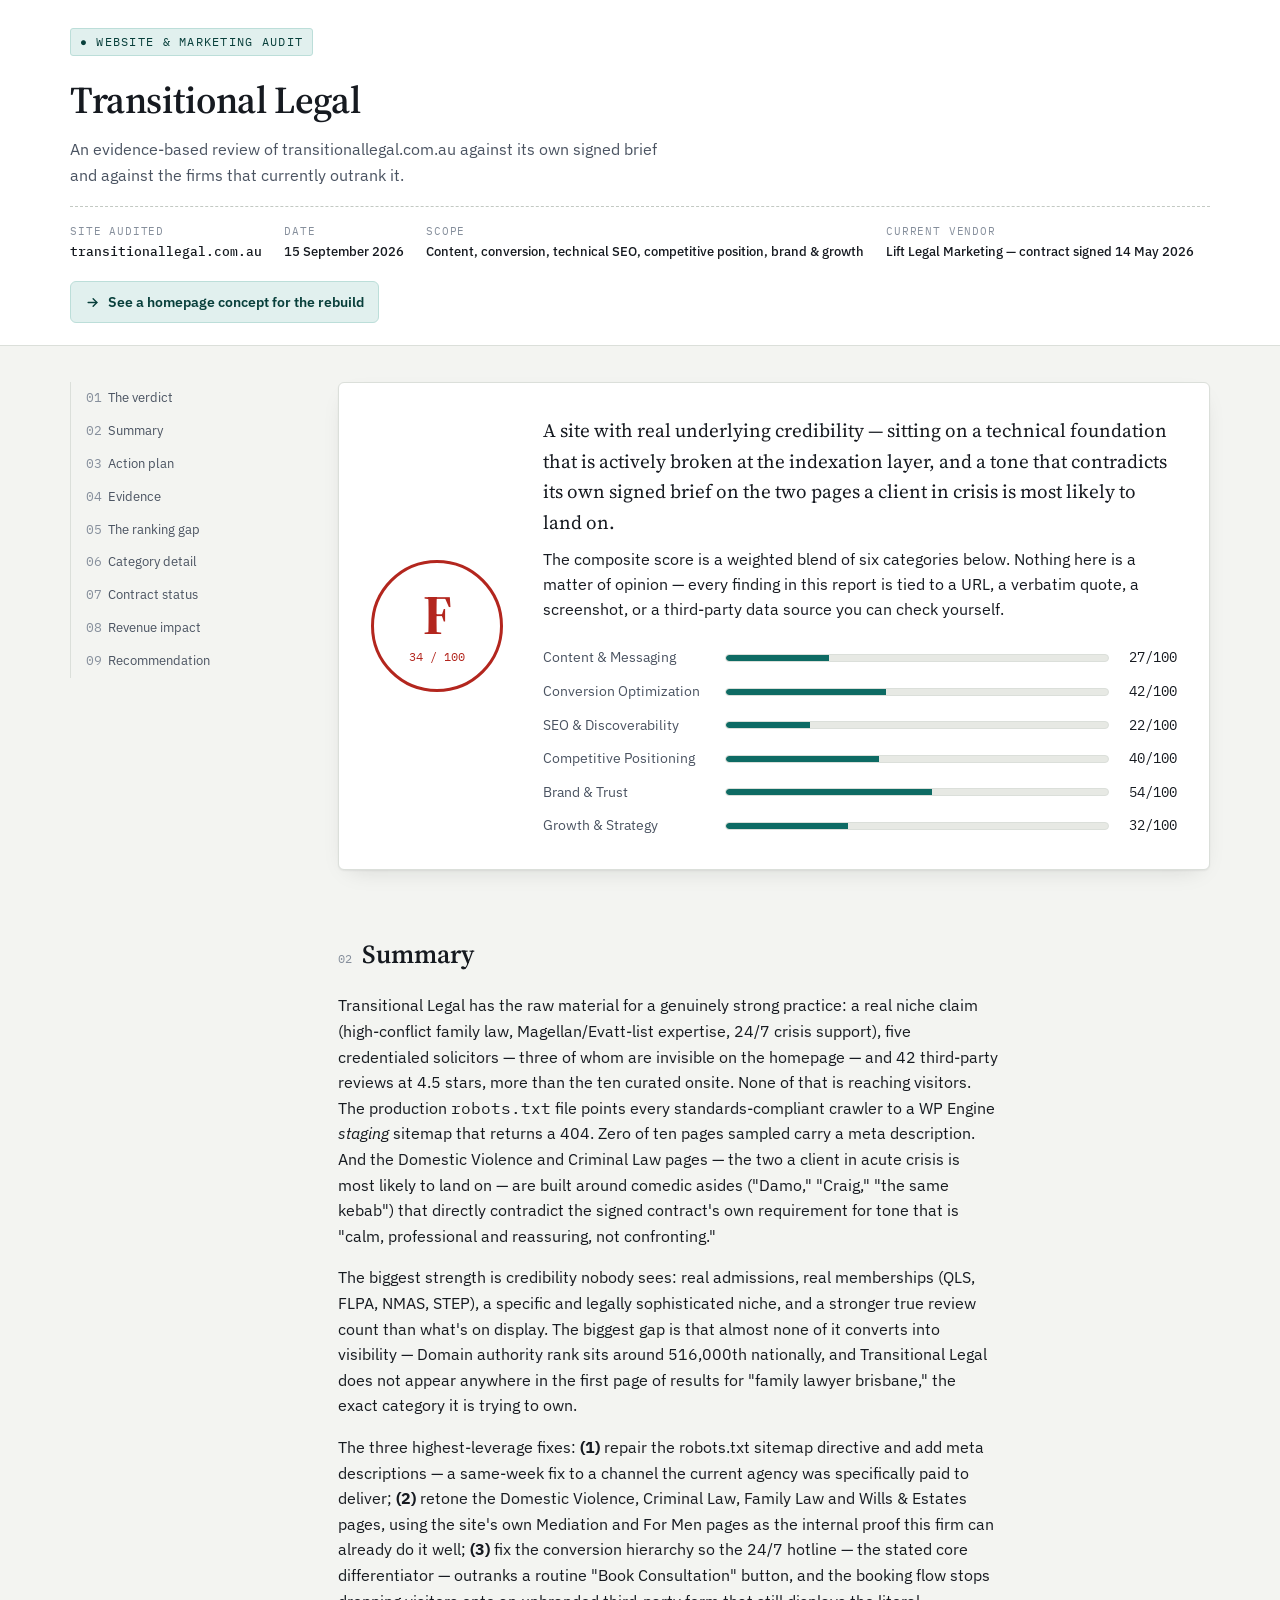
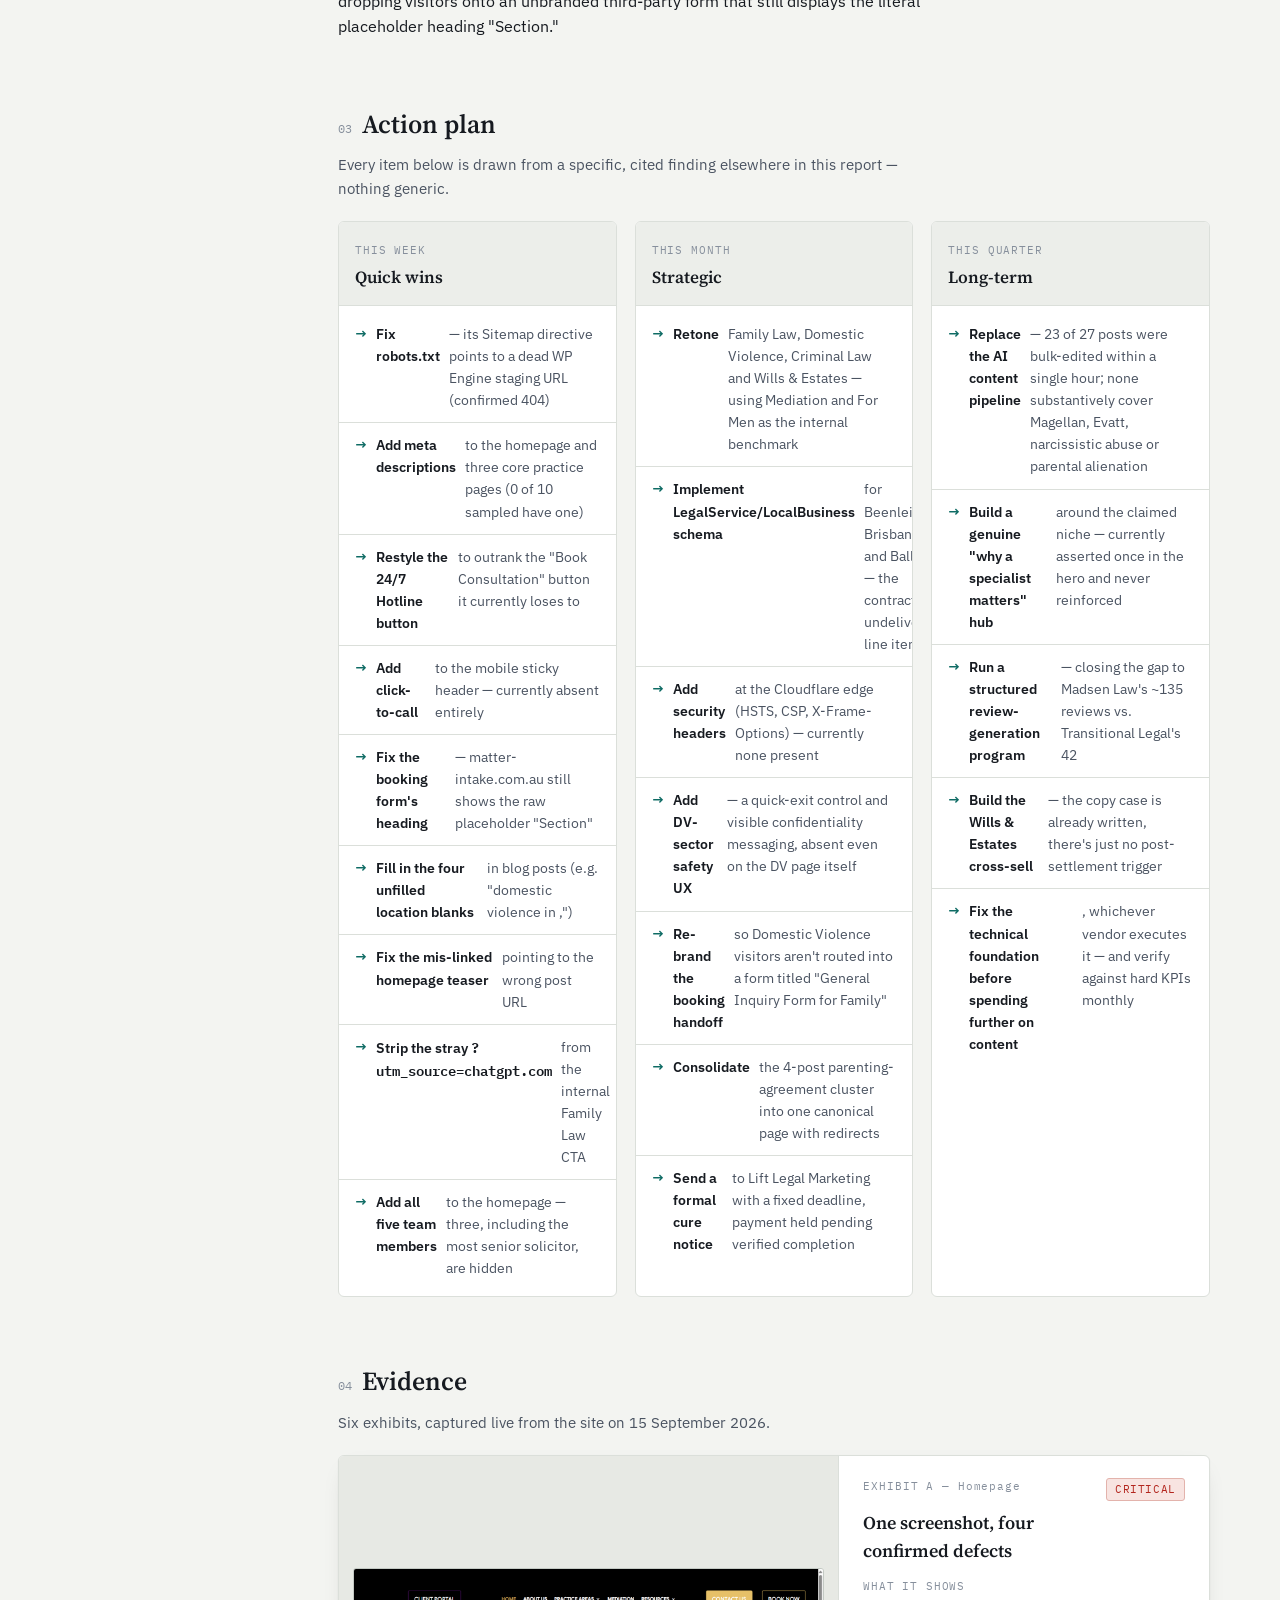
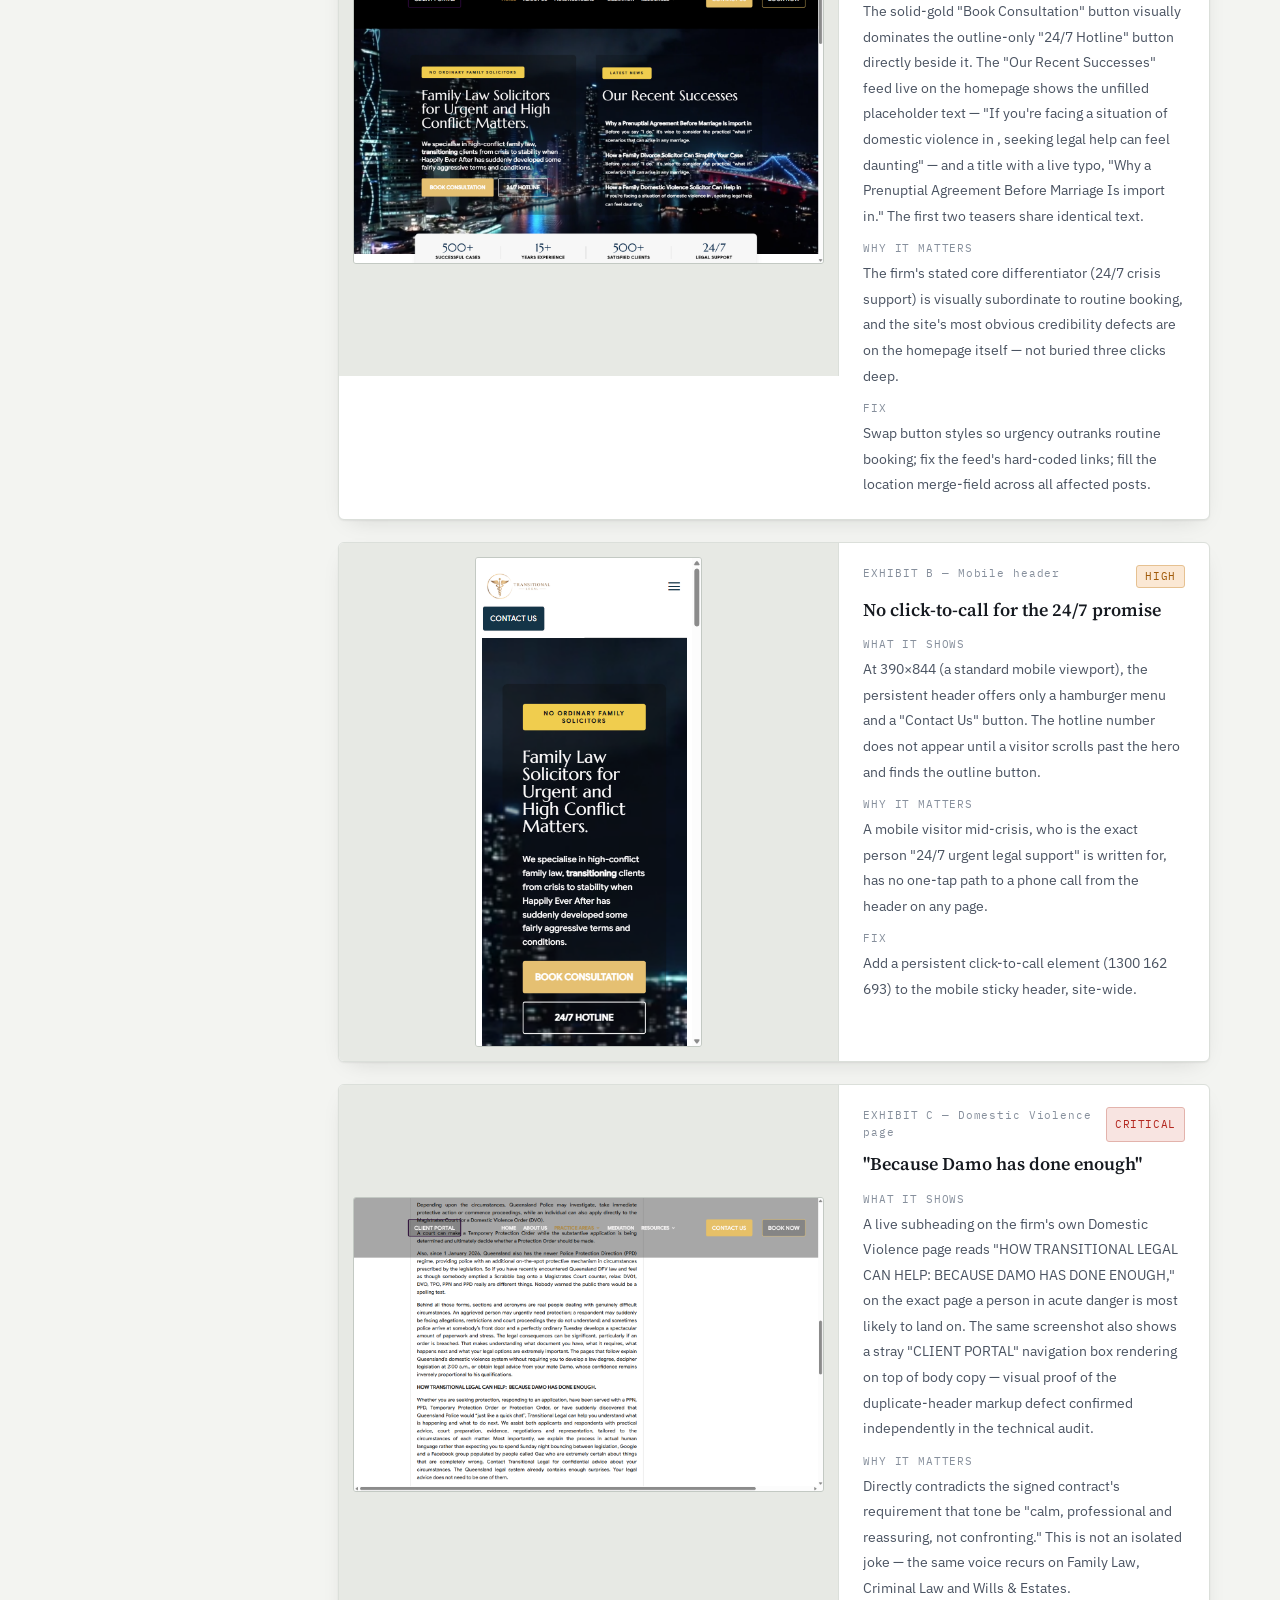
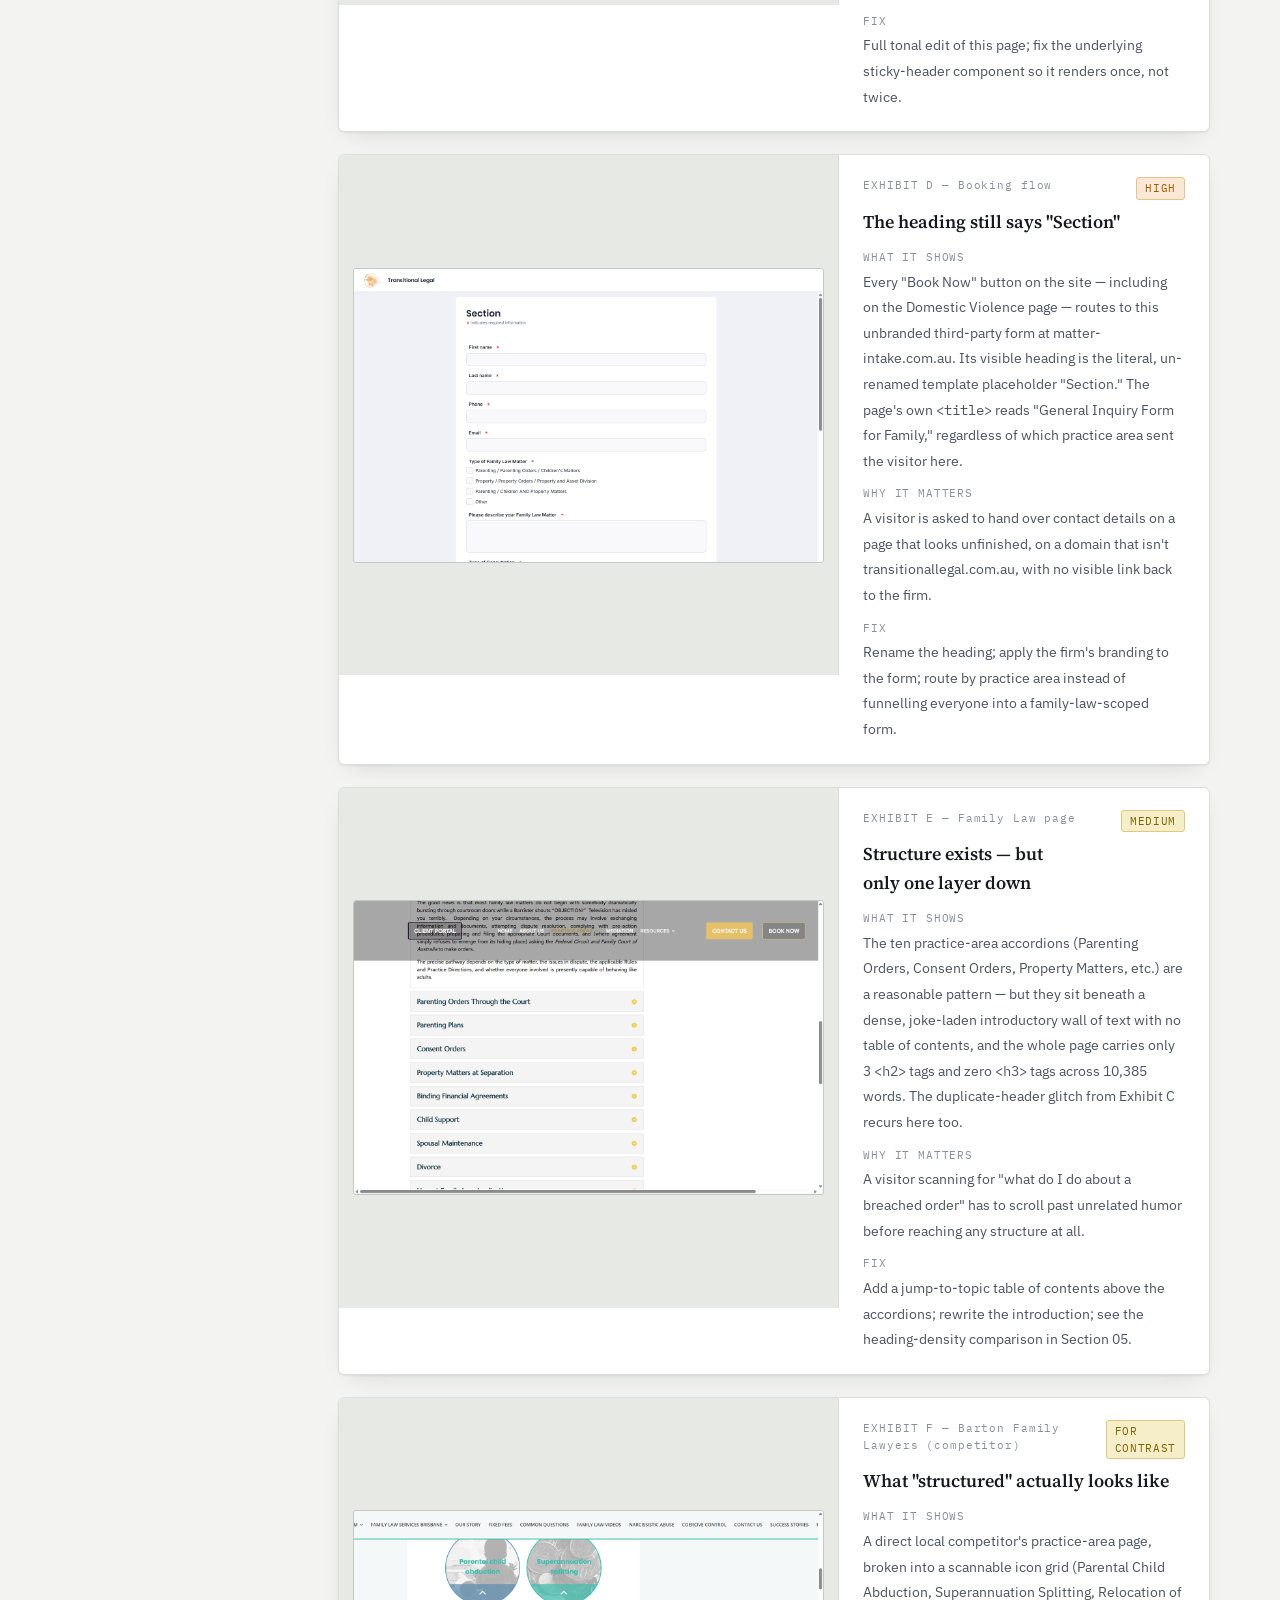
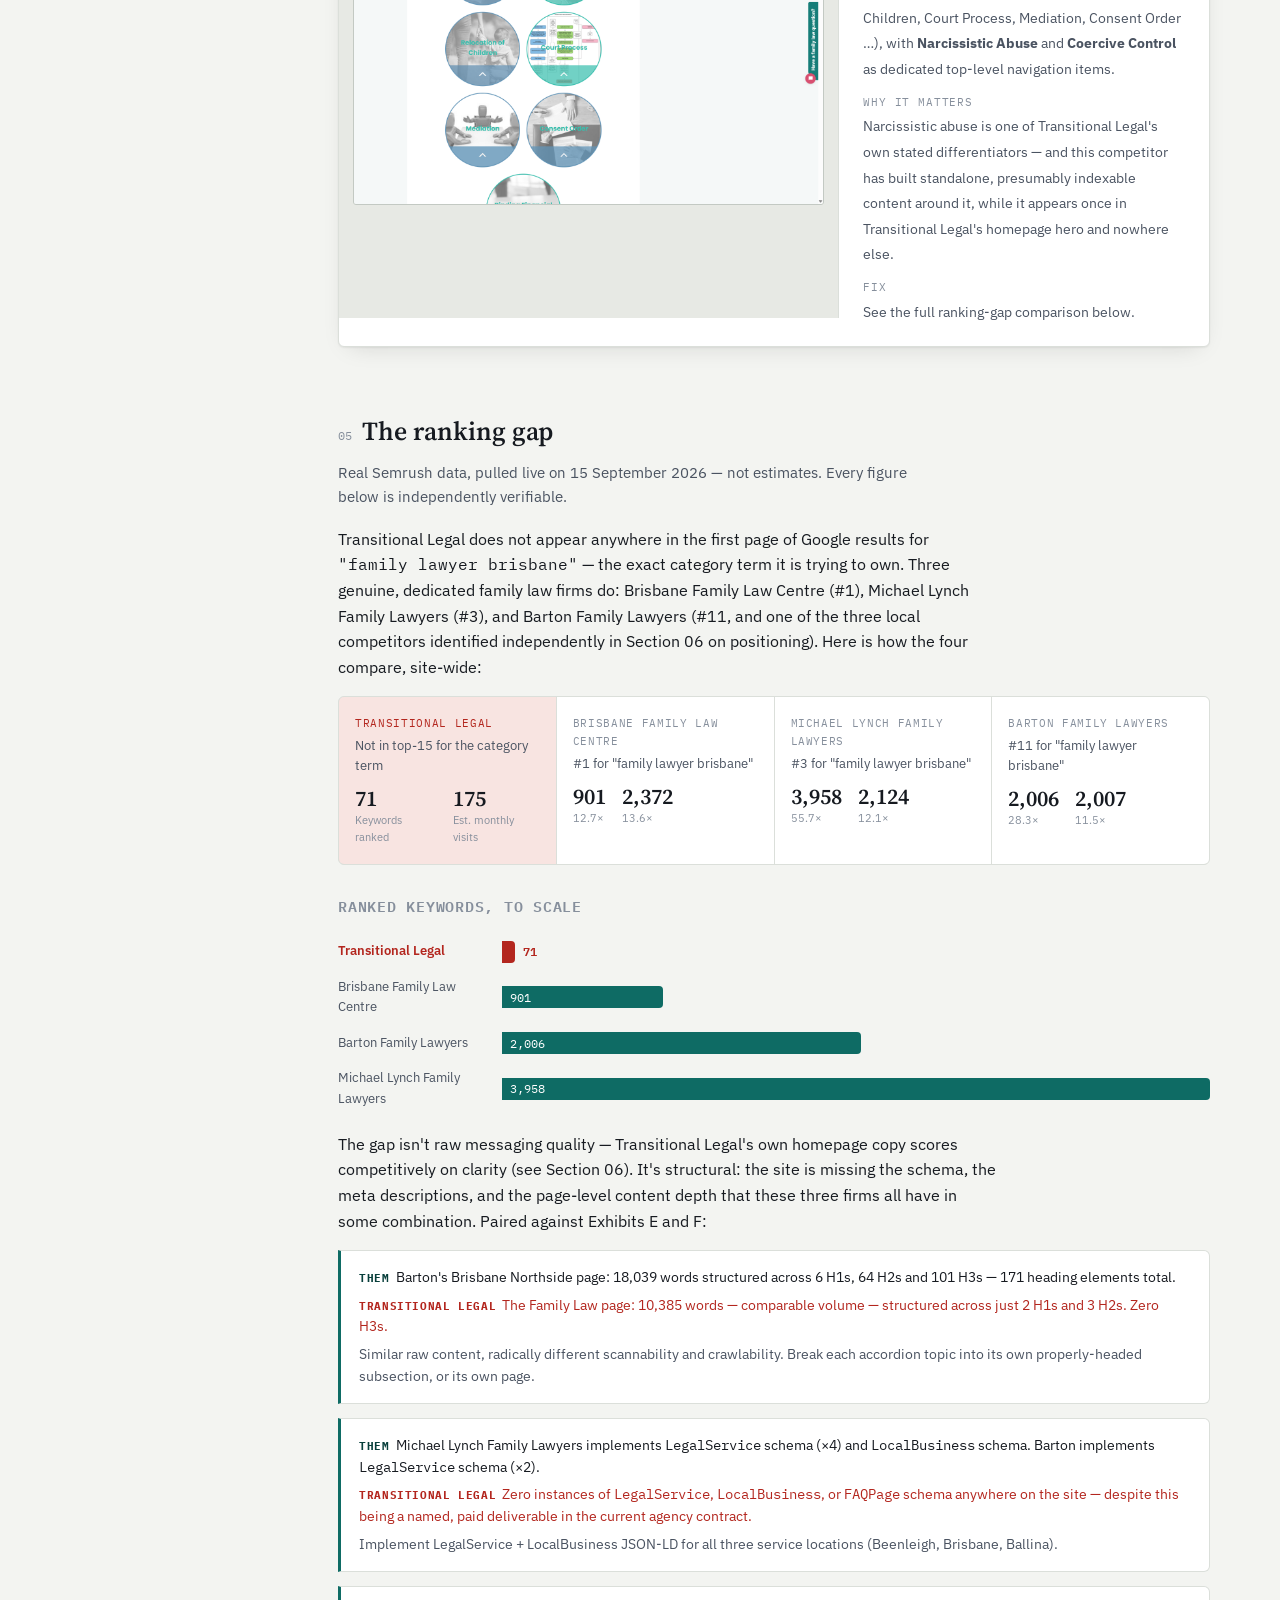
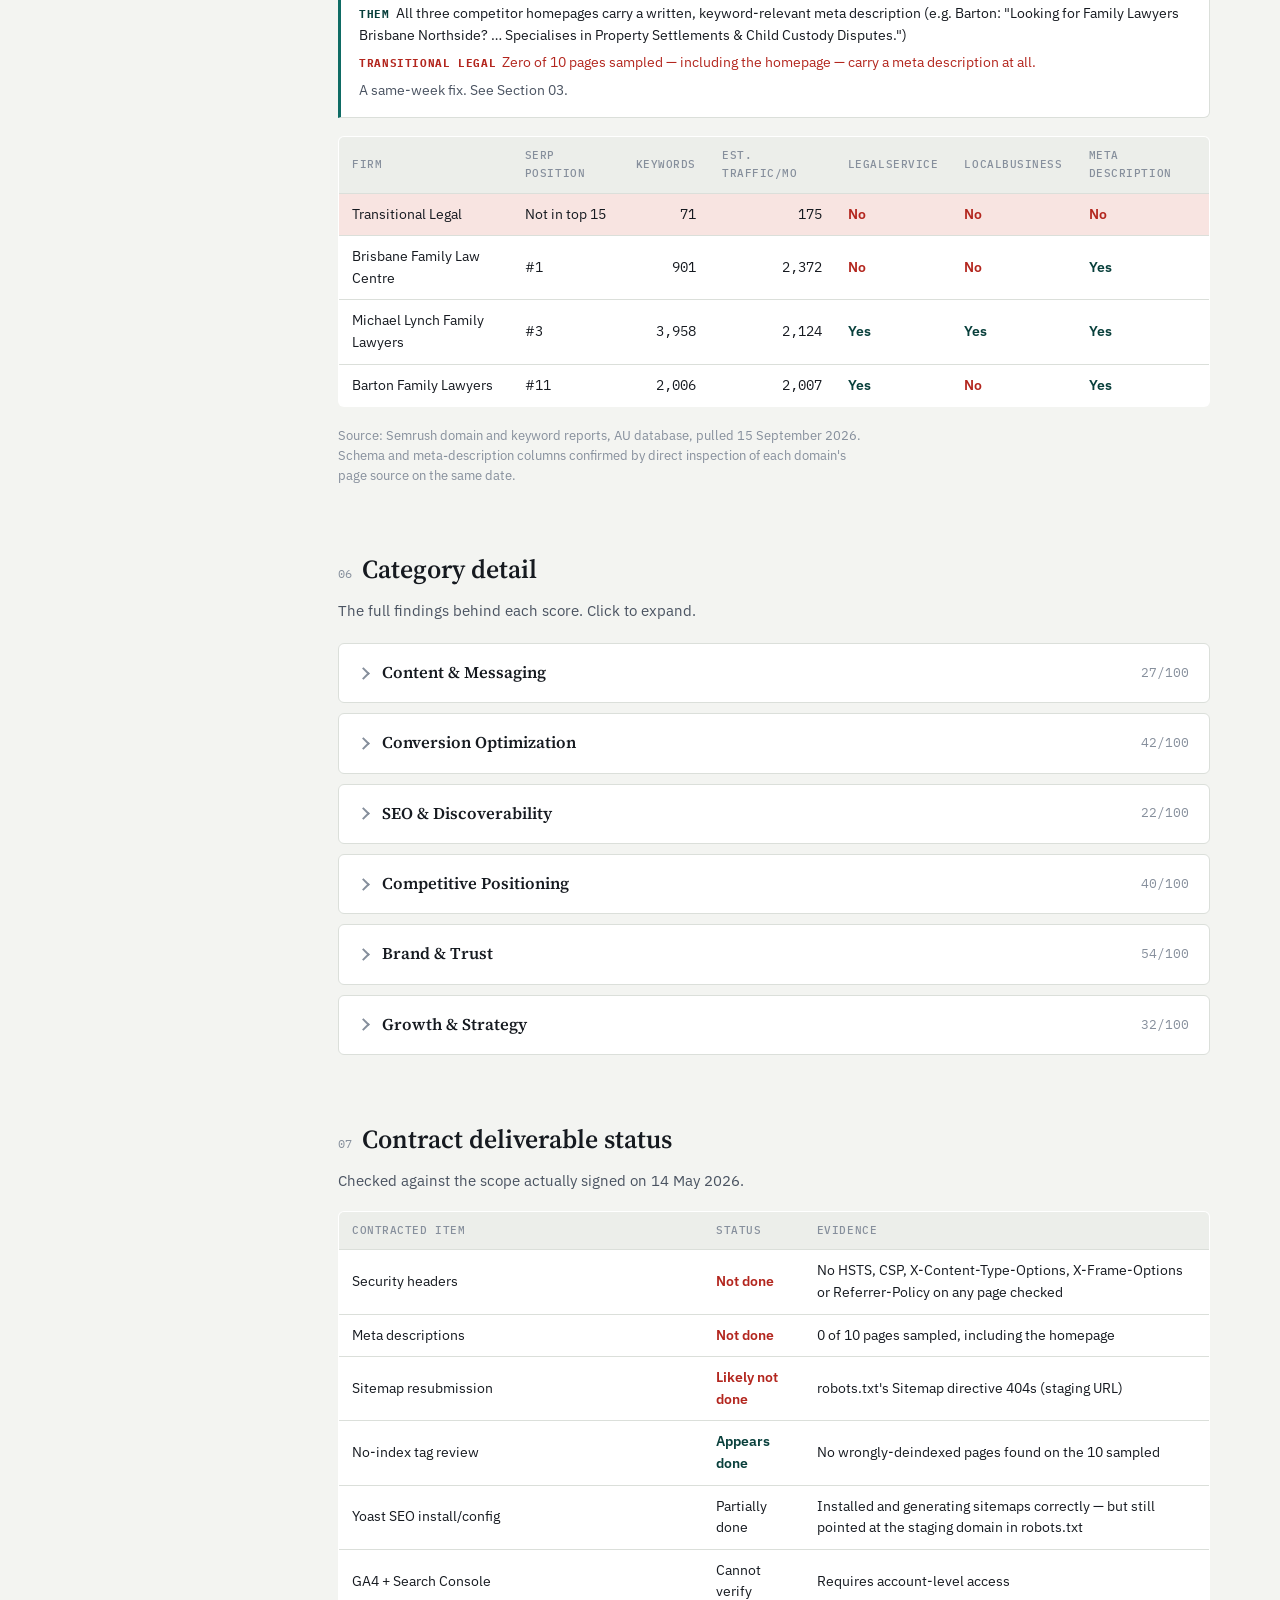
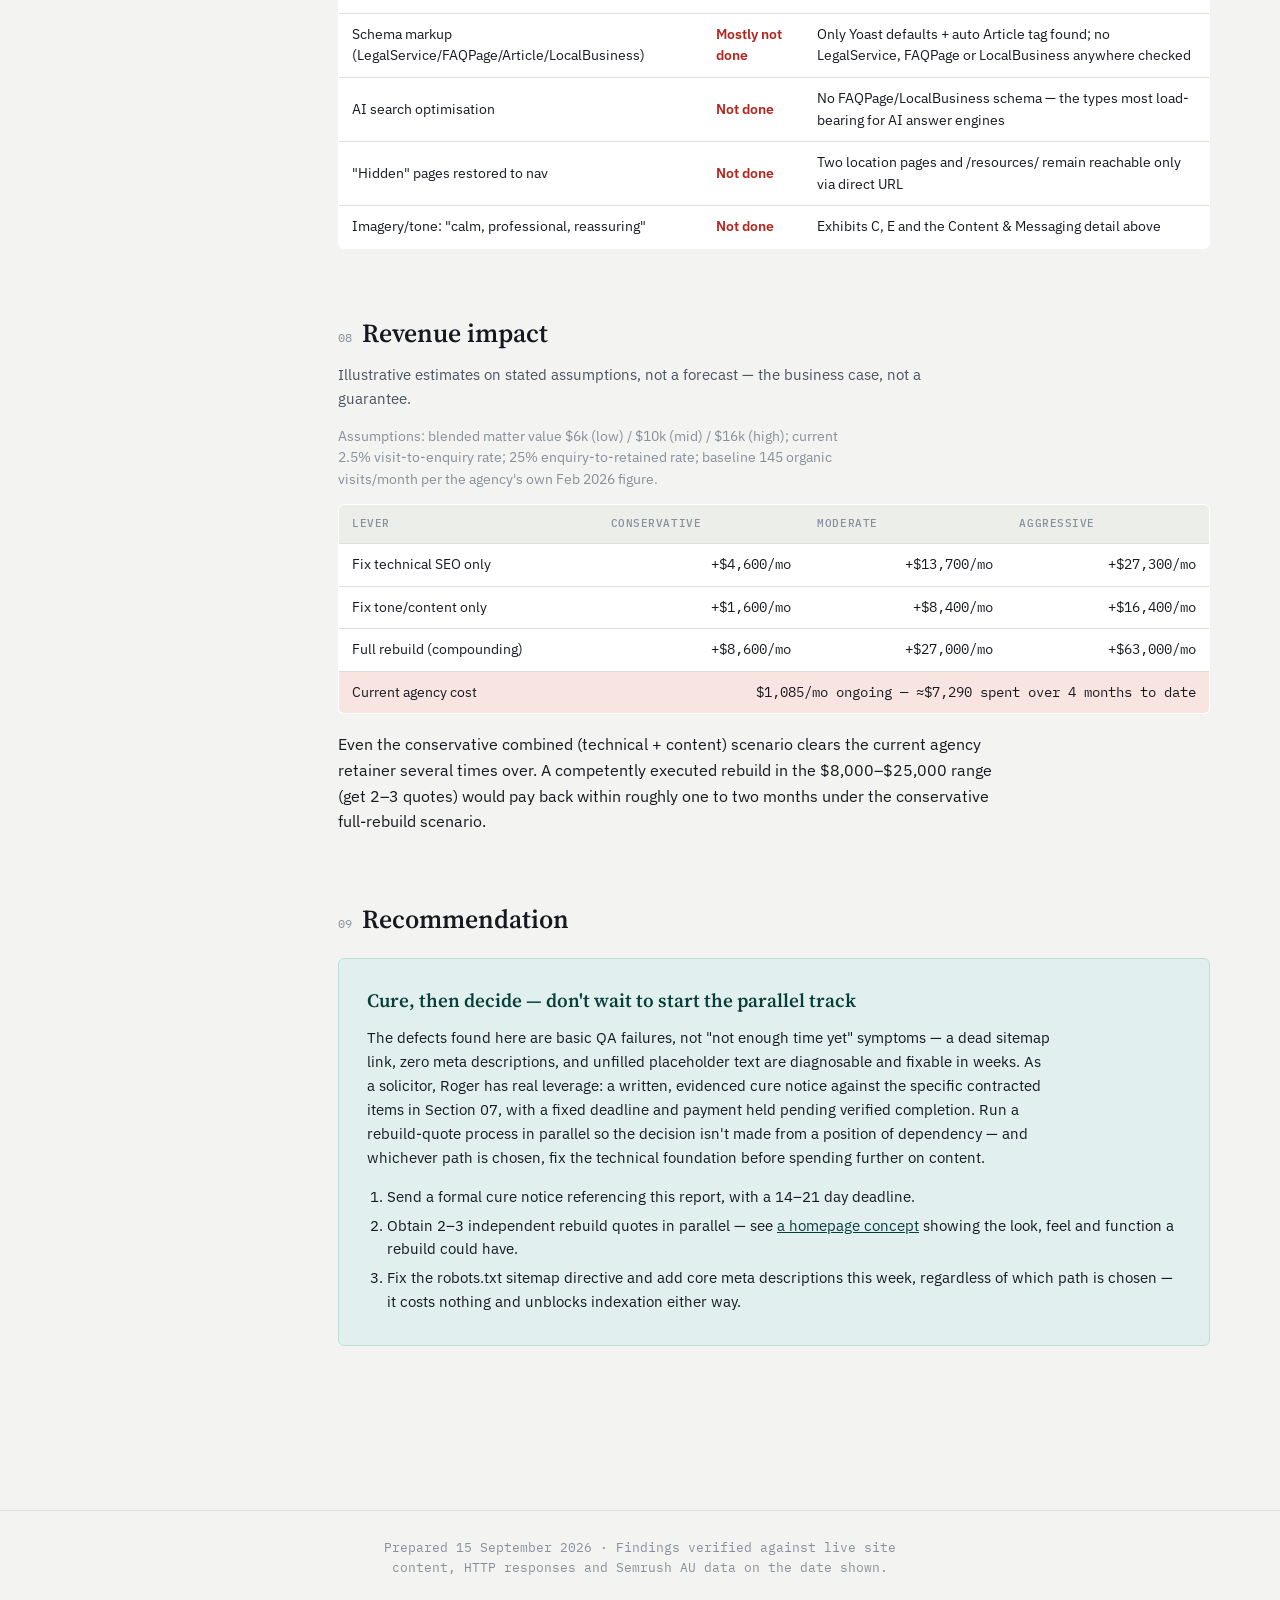
==== commit 28a87d6d: "Add homepage concept and link it from the audit report Demonstrates the look, feel and function of a" ====
--- a/index.html
+++ b/index.html
@@ -73,6 +73,14 @@
   .meta-item{font-size:13px;}
   .meta-item .k{display:block; color:var(--ink-3); font-family:var(--mono); font-size:10.5px; letter-spacing:.08em; text-transform:uppercase; margin-bottom:2px;}
   .meta-item .v{color:var(--ink); font-weight:500;}
+  .concept-link{
+    display:inline-flex; align-items:center; gap:8px; margin-top:18px;
+    font-family:var(--sans); font-weight:600; font-size:14px; color:var(--accent-ink);
+    background:var(--accent-soft); border:1px solid var(--accent-line); border-radius:6px;
+    padding:9px 14px; text-decoration:none;
+  }
+  .concept-link:hover{background:var(--accent-line);}
+  .concept-link svg{width:15px; height:15px; flex:none;}
 
   /* ---------- sticky nav ---------- */
   nav.toc{position:sticky; top:20px; padding-top:36px;}
@@ -246,6 +254,10 @@
       <div class="meta-item"><span class="k">Scope</span><span class="v">Content, conversion, technical SEO, competitive position, brand &amp; growth</span></div>
       <div class="meta-item"><span class="k">Current vendor</span><span class="v">Lift Legal Marketing — contract signed 14 May 2026</span></div>
     </div>
+    <a class="concept-link" href="homepage-concept.html">
+      <svg viewBox="0 0 24 24" fill="none" stroke="currentColor" stroke-width="2.2" stroke-linecap="round" stroke-linejoin="round"><path d="M5 12h14"/><path d="M13 6l6 6-6 6"/></svg>
+      See a homepage concept for the rebuild
+    </a>
   </div>
 </div>
 
@@ -607,7 +619,7 @@
         <p>The defects found here are basic QA failures, not "not enough time yet" symptoms — a dead sitemap link, zero meta descriptions, and unfilled placeholder text are diagnosable and fixable in weeks. As a solicitor, Roger has real leverage: a written, evidenced cure notice against the specific contracted items in Section 07, with a fixed deadline and payment held pending verified completion. Run a rebuild-quote process in parallel so the decision isn't made from a position of dependency — and whichever path is chosen, fix the technical foundation before spending further on content.</p>
         <ol>
           <li>Send a formal cure notice referencing this report, with a 14–21 day deadline.</li>
-          <li>Obtain 2–3 independent rebuild quotes in parallel.</li>
+          <li>Obtain 2–3 independent rebuild quotes in parallel — see <a href="homepage-concept.html">a homepage concept</a> showing the look, feel and function a rebuild could have.</li>
           <li>Fix the robots.txt sitemap directive and add core meta descriptions this week, regardless of which path is chosen — it costs nothing and unblocks indexation either way.</li>
         </ol>
       </div>
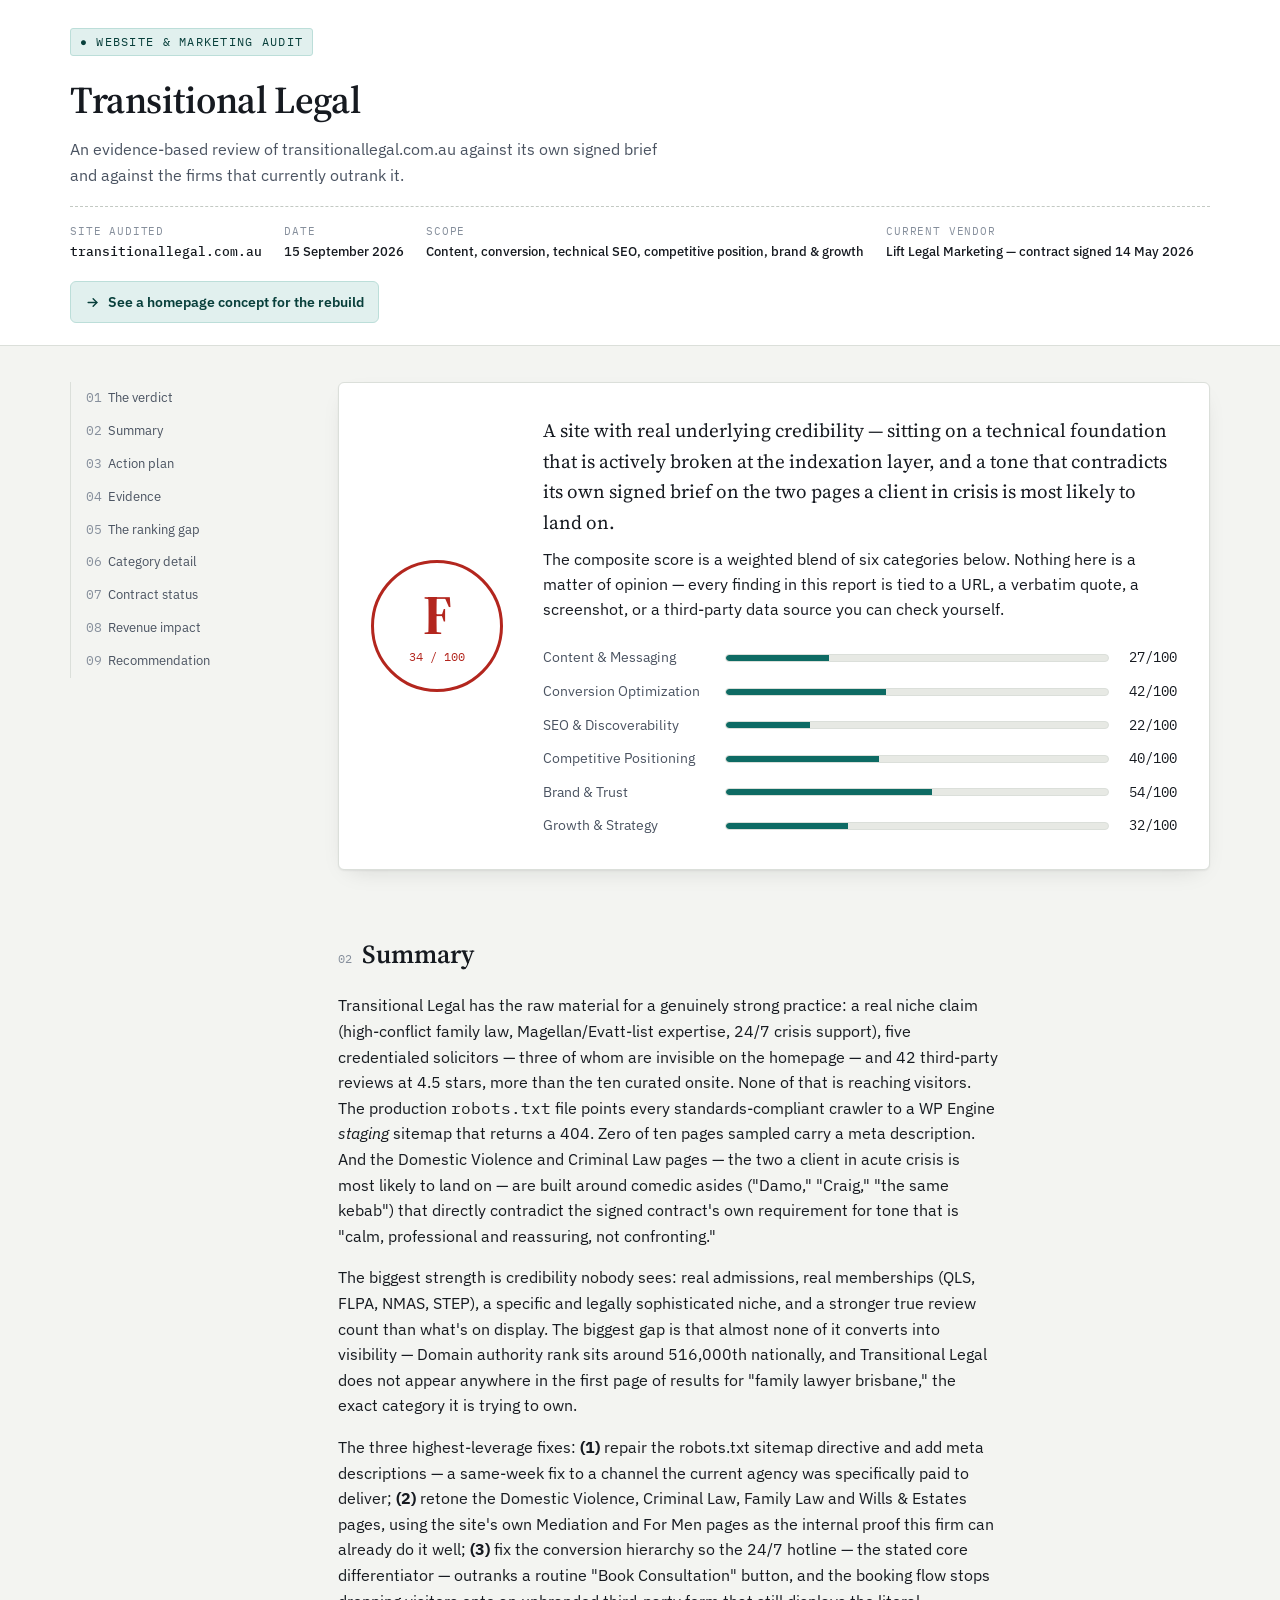
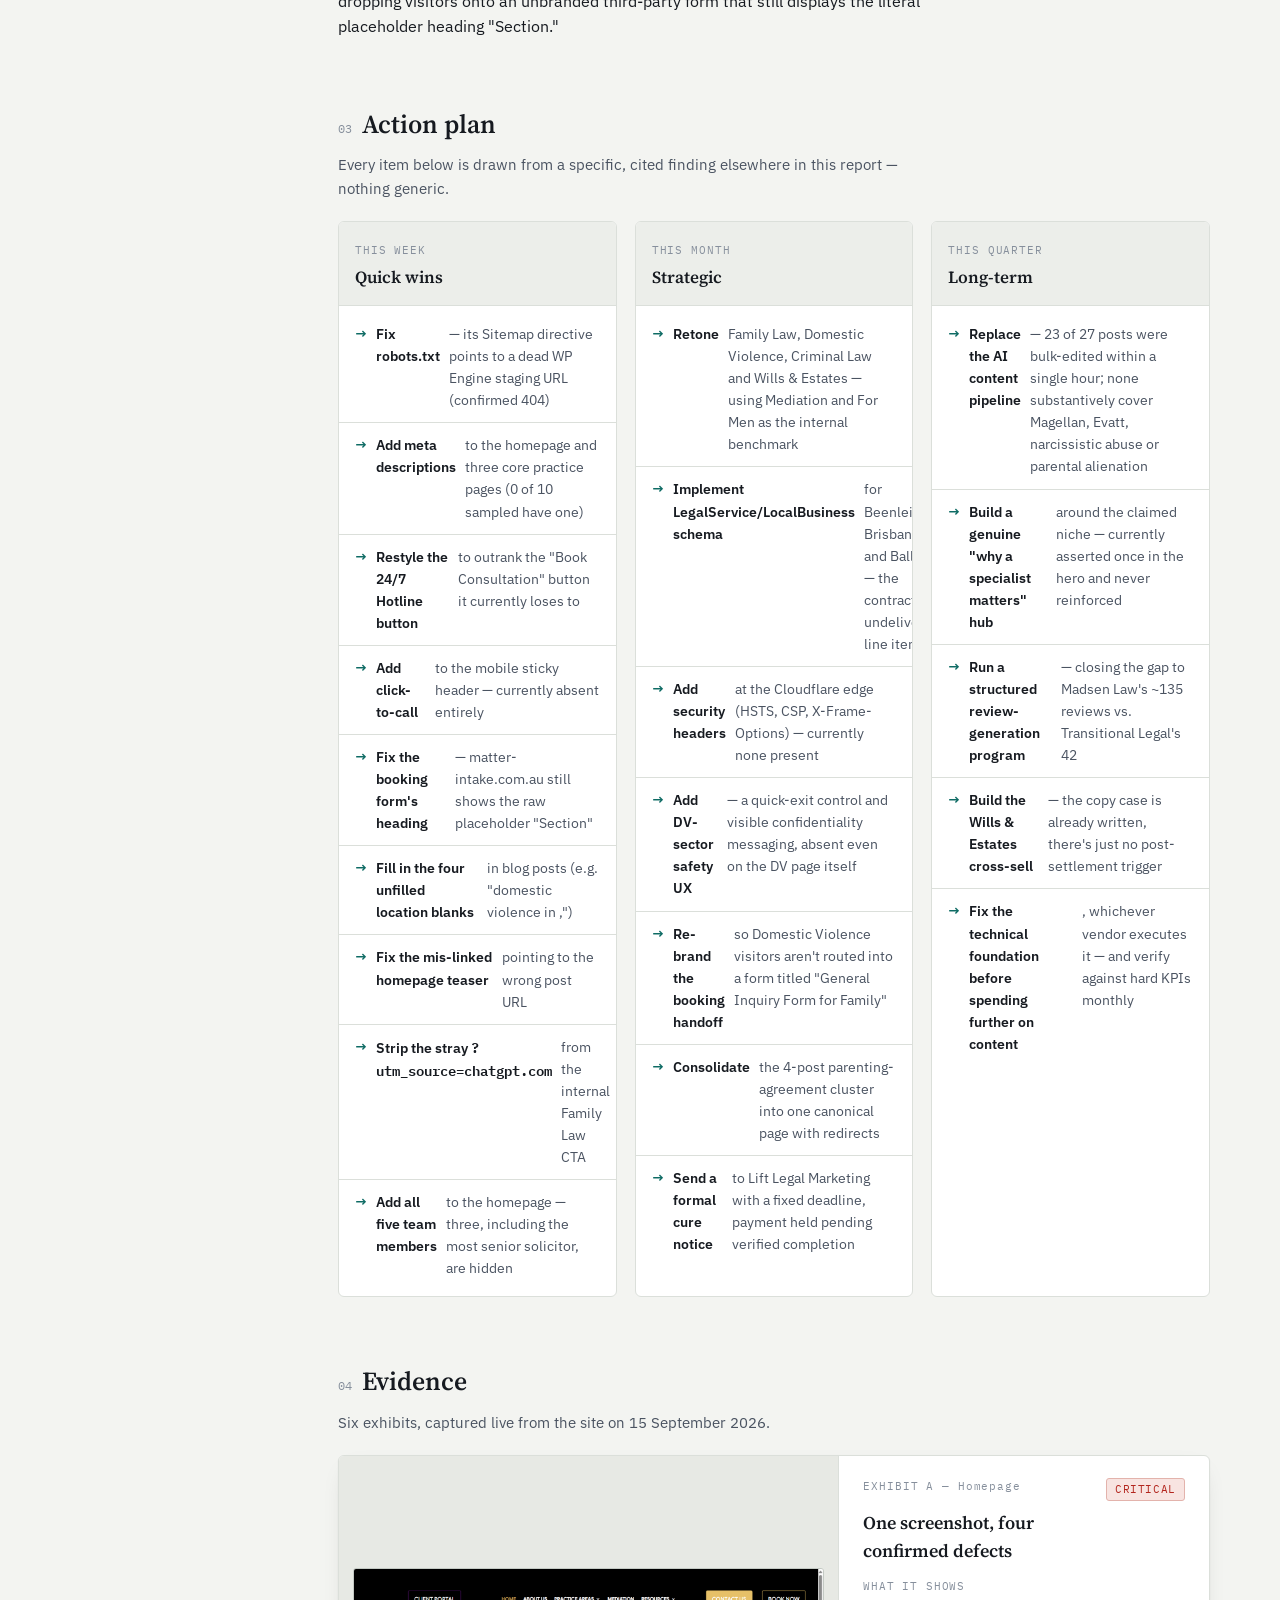
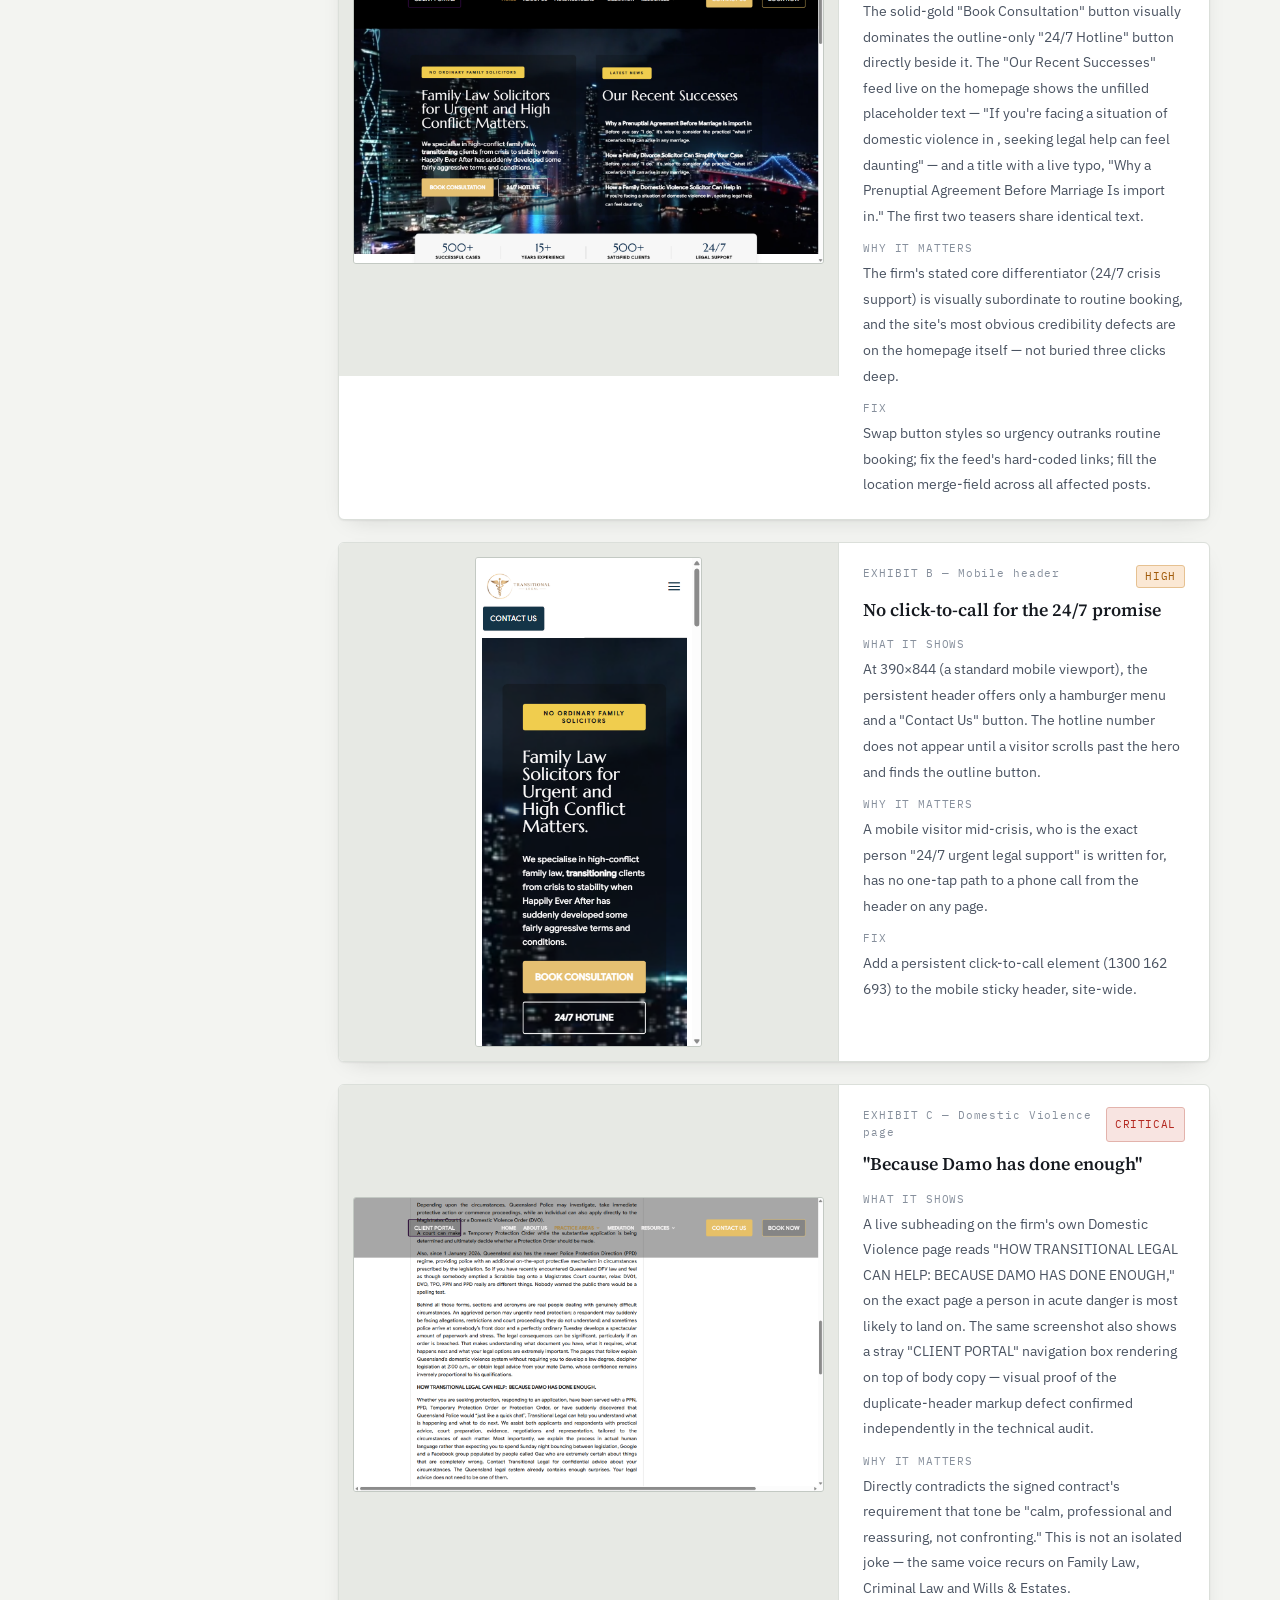
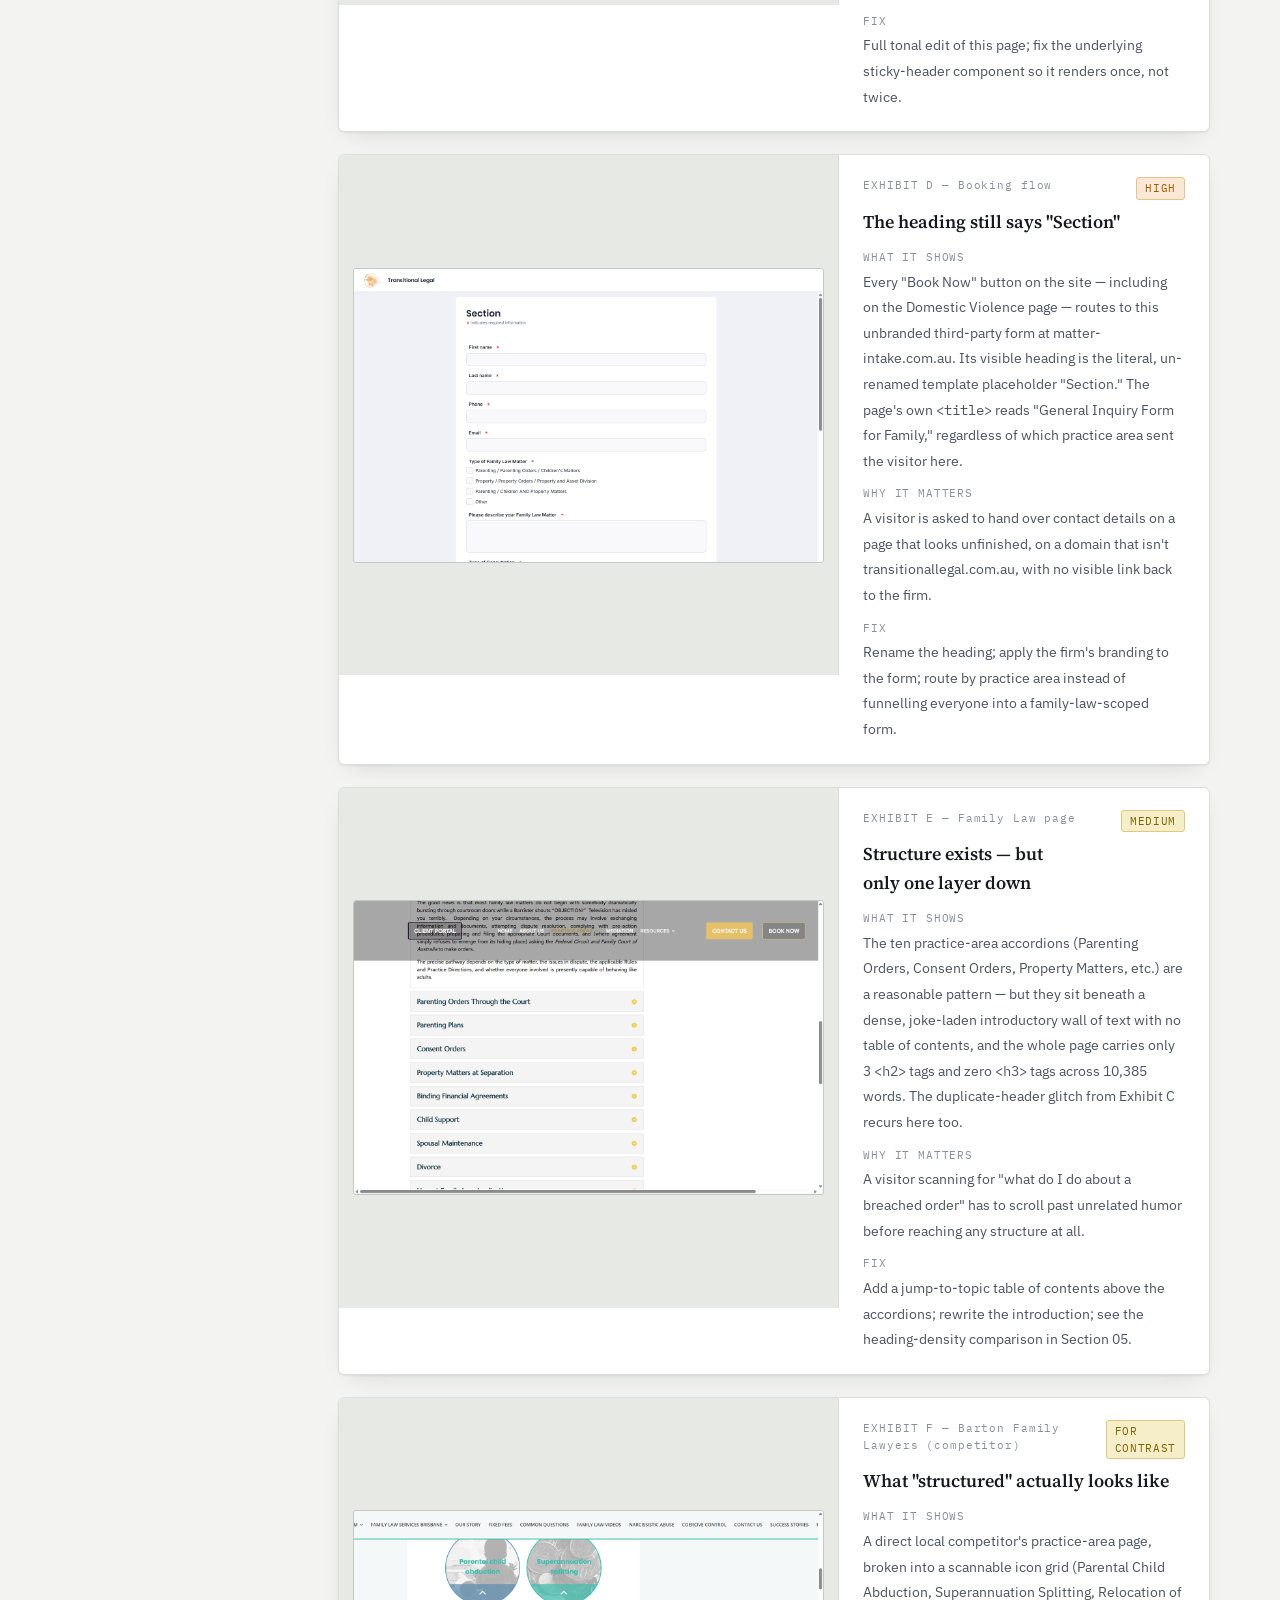
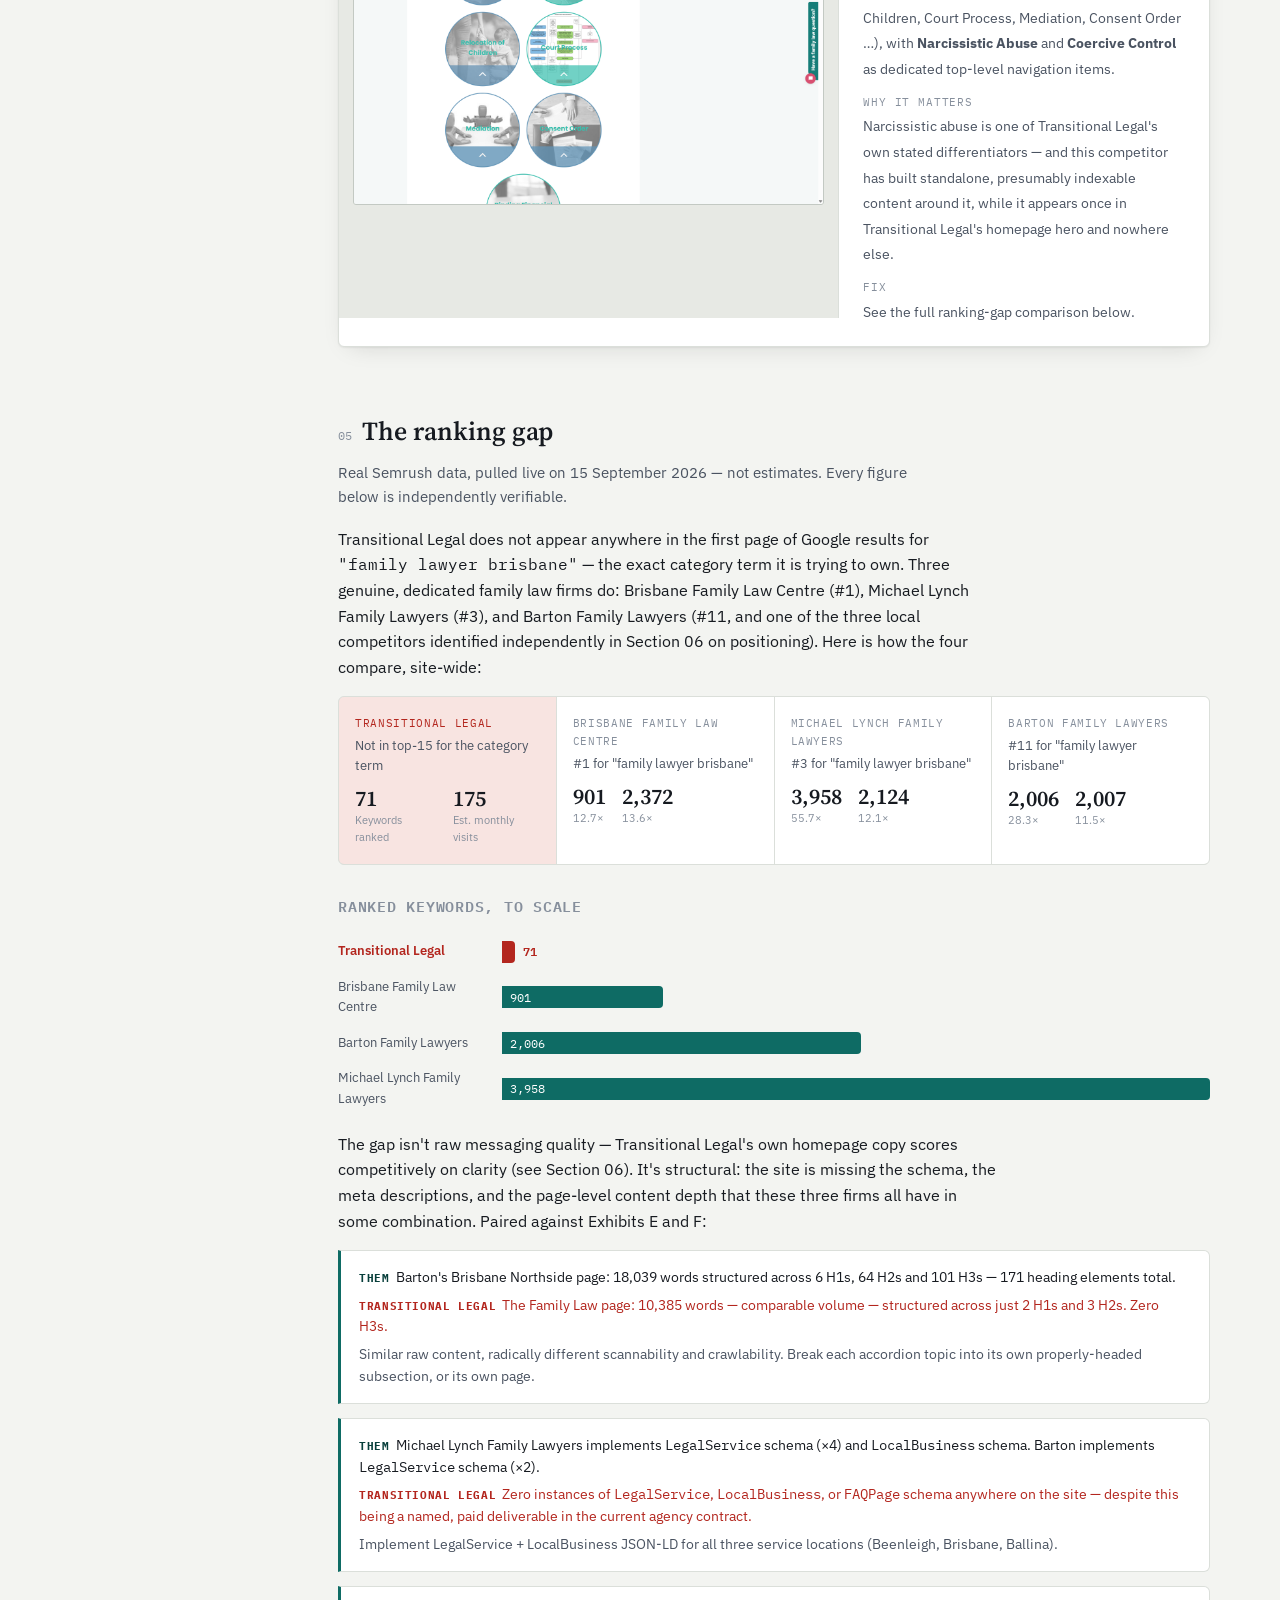
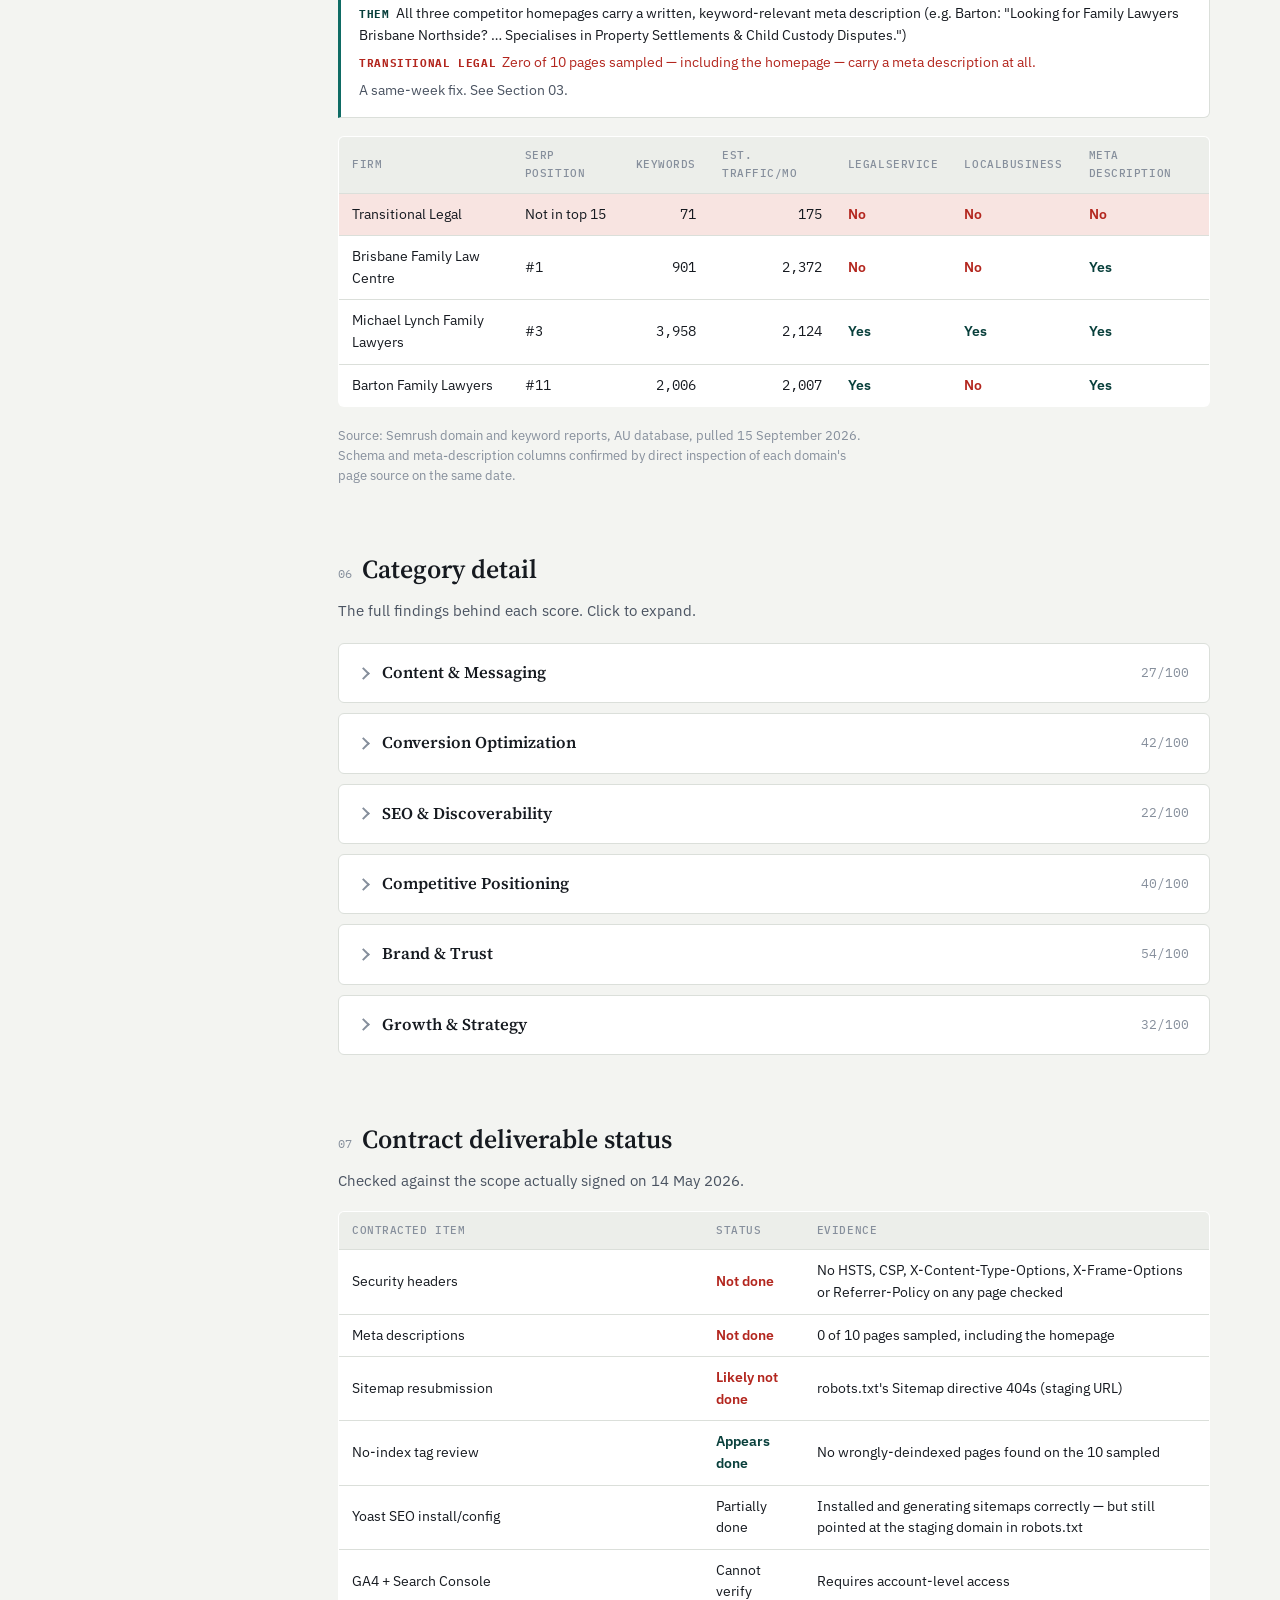
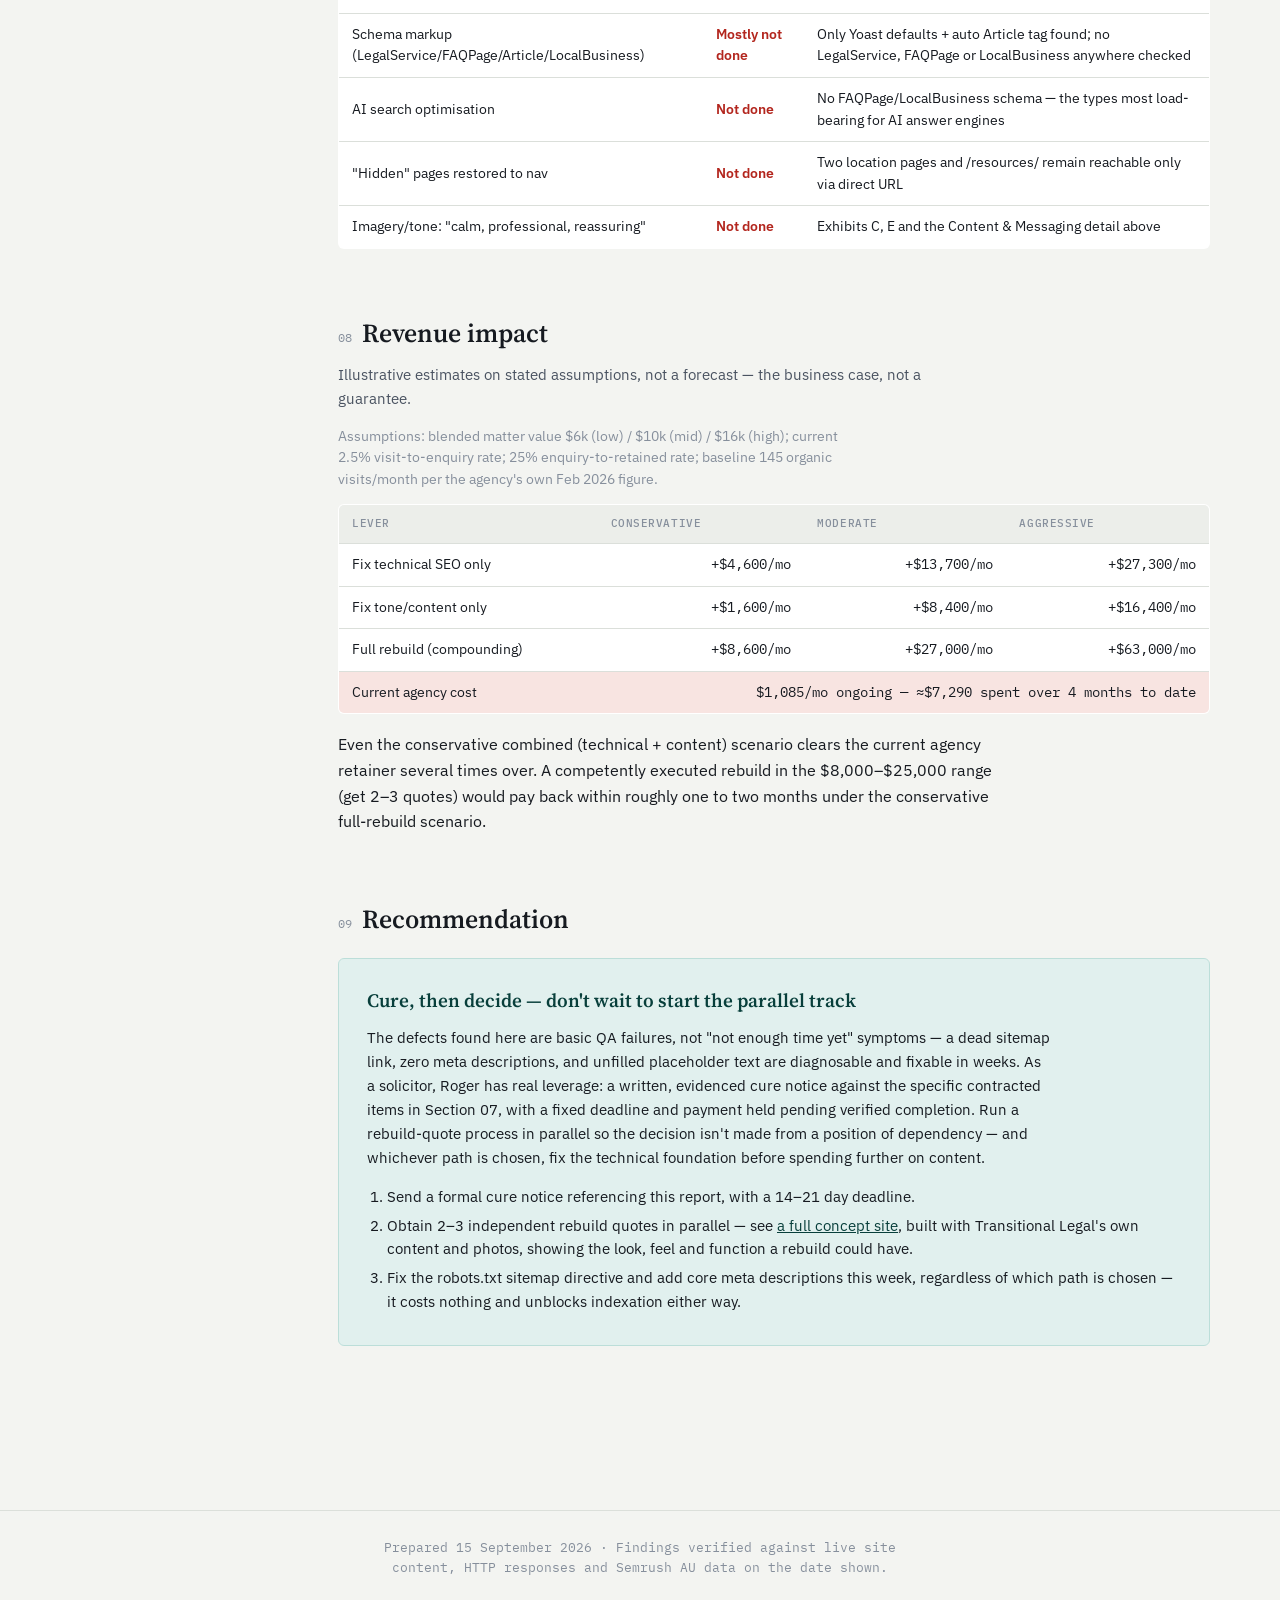
==== commit c56bd15d: "Build out full concept site with Transitional Legal's real content Replaces the single-page mockup w" ====
--- a/index.html
+++ b/index.html
@@ -254,7 +254,7 @@
       <div class="meta-item"><span class="k">Scope</span><span class="v">Content, conversion, technical SEO, competitive position, brand &amp; growth</span></div>
       <div class="meta-item"><span class="k">Current vendor</span><span class="v">Lift Legal Marketing — contract signed 14 May 2026</span></div>
     </div>
-    <a class="concept-link" href="homepage-concept.html">
+    <a class="concept-link" href="site/index.html">
       <svg viewBox="0 0 24 24" fill="none" stroke="currentColor" stroke-width="2.2" stroke-linecap="round" stroke-linejoin="round"><path d="M5 12h14"/><path d="M13 6l6 6-6 6"/></svg>
       See a homepage concept for the rebuild
     </a>
@@ -619,7 +619,7 @@
         <p>The defects found here are basic QA failures, not "not enough time yet" symptoms — a dead sitemap link, zero meta descriptions, and unfilled placeholder text are diagnosable and fixable in weeks. As a solicitor, Roger has real leverage: a written, evidenced cure notice against the specific contracted items in Section 07, with a fixed deadline and payment held pending verified completion. Run a rebuild-quote process in parallel so the decision isn't made from a position of dependency — and whichever path is chosen, fix the technical foundation before spending further on content.</p>
         <ol>
           <li>Send a formal cure notice referencing this report, with a 14–21 day deadline.</li>
-          <li>Obtain 2–3 independent rebuild quotes in parallel — see <a href="homepage-concept.html">a homepage concept</a> showing the look, feel and function a rebuild could have.</li>
+          <li>Obtain 2–3 independent rebuild quotes in parallel — see <a href="site/index.html">a full concept site</a>, built with Transitional Legal's own content and photos, showing the look, feel and function a rebuild could have.</li>
           <li>Fix the robots.txt sitemap directive and add core meta descriptions this week, regardless of which path is chosen — it costs nothing and unblocks indexation either way.</li>
         </ol>
       </div>
